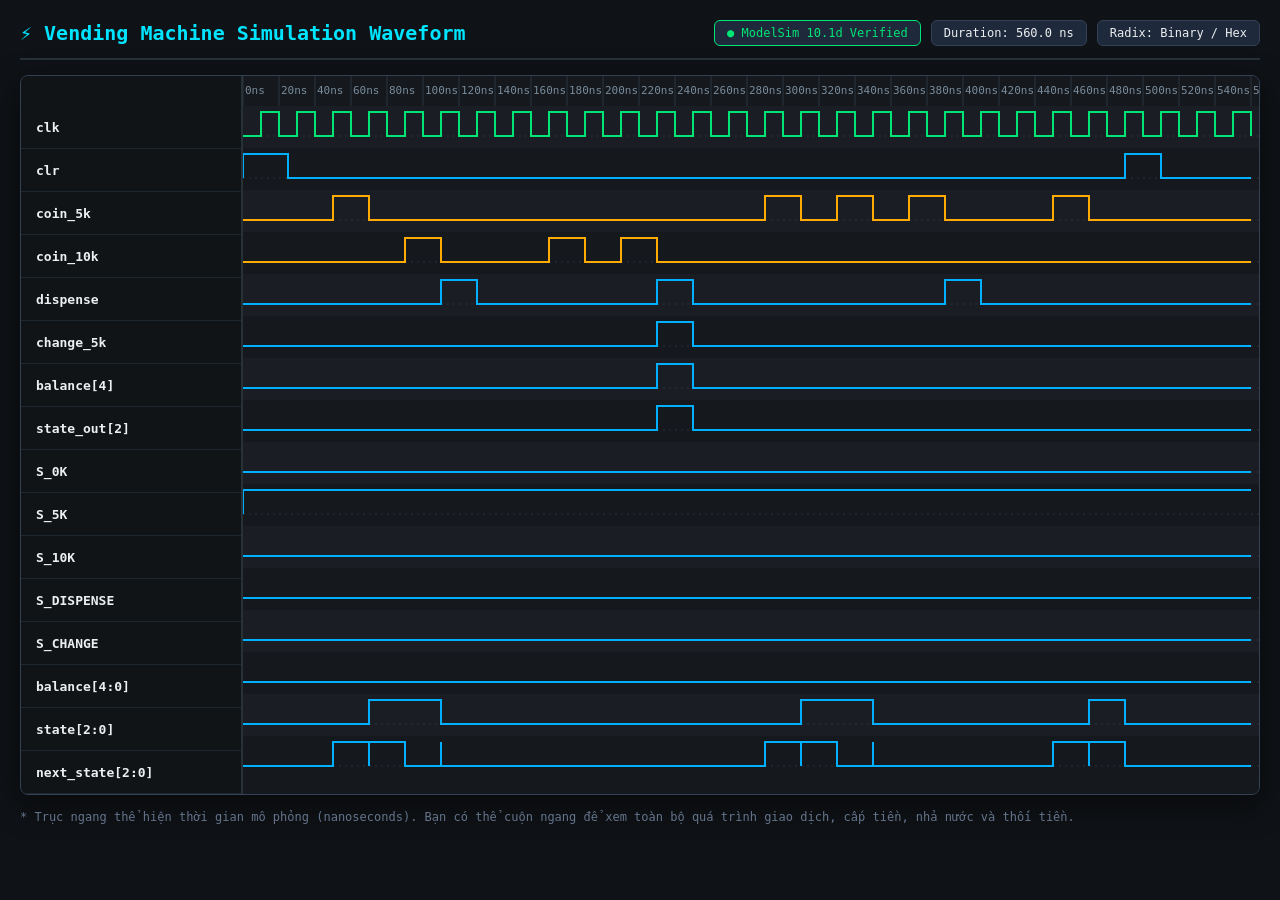
==== sim/waveform.html @ c0f4df11 "Add Multi-Format Visual Waveform suite: Quartus Waveform.vwf, 1-Click ModelSim GUI launcher, and Int" ====
<!DOCTYPE html>
<html lang="en">
<head>
    <meta charset="UTF-8">
    <title>Vending Machine Simulation Waveform</title>
    <style>
        body {
            margin: 0;
            padding: 20px;
            background: #0f1216;
            color: #eceff1;
            font-family: -apple-system, BlinkMacSystemFont, "Segoe UI", Roboto, "Consolas", monospace;
        }
        .header {
            display: flex;
            justify-content: space-between;
            align-items: center;
            border-bottom: 2px solid #263238;
            padding-bottom: 12px;
            margin-bottom: 15px;
        }
        .title {
            font-size: 20px;
            font-weight: bold;
            color: #00e5ff;
        }
        .badges {
            display: flex;
            gap: 10px;
        }
        .badge {
            background: #1e293b;
            padding: 5px 12px;
            border-radius: 6px;
            font-size: 12px;
            border: 1px solid #334155;
        }
        .badge-success {
            color: #00e676;
            border-color: #00e676;
        }
        .container {
            display: flex;
            border: 1px solid #334155;
            border-radius: 8px;
            overflow: hidden;
            box-shadow: 0 10px 30px rgba(0,0,0,0.5);
            background: #15181c;
        }
        .signal-labels {
            width: 220px;
            background: #111417;
            border-right: 2px solid #263238;
            flex-shrink: 0;
            padding-top: 30px;
        }
        .label-row {
            height: 42px;
            display: flex;
            align-items: center;
            padding: 0 15px;
            font-weight: 600;
            font-size: 13px;
            border-bottom: 1px solid #1f2730;
            white-space: nowrap;
            overflow: hidden;
            text-overflow: ellipsis;
        }
        .waveform-scroll {
            overflow-x: auto;
            flex-grow: 1;
            background: #15181c;
            position: relative;
        }
        .tooltip {
            position: fixed;
            background: #1e293b;
            color: #fff;
            padding: 6px 12px;
            border-radius: 4px;
            font-size: 12px;
            pointer-events: none;
            display: none;
            border: 1px solid #00e5ff;
            box-shadow: 0 4px 12px rgba(0,0,0,0.4);
        }
    </style>
</head>
<body>
    <div class="header">
        <div class="title">⚡ Vending Machine Simulation Waveform</div>
        <div class="badges">
            <div class="badge badge-success">● ModelSim 10.1d Verified</div>
            <div class="badge">Duration: 560.0 ns</div>
            <div class="badge">Radix: Binary / Hex</div>
        </div>
    </div>

    <div class="container">
        <div class="signal-labels">
            <div class="label-row" title="clk">clk</div><div class="label-row" title="clr">clr</div><div class="label-row" title="coin_5k">coin_5k</div><div class="label-row" title="coin_10k">coin_10k</div><div class="label-row" title="dispense">dispense</div><div class="label-row" title="change_5k">change_5k</div><div class="label-row" title="balance[4]">balance[4]</div><div class="label-row" title="state_out[2]">state_out[2]</div><div class="label-row" title="S_0K">S_0K</div><div class="label-row" title="S_5K">S_5K</div><div class="label-row" title="S_10K">S_10K</div><div class="label-row" title="S_DISPENSE">S_DISPENSE</div><div class="label-row" title="S_CHANGE">S_CHANGE</div><div class="label-row" title="balance[4:0]">balance[4:0]</div><div class="label-row" title="state[2:0]">state[2:0]</div><div class="label-row" title="next_state[2:0]">next_state[2:0]</div>
        </div>
        <div class="waveform-scroll">
            <svg width="1108" height="707" xmlns="http://www.w3.org/2000/svg">
                <!-- Time Grid -->
                
                <line x1="0.0" y1="0" x2="0.0" y2="702" stroke="#2c3440" stroke-width="1" />
                <text x="2.0" y="18" fill="#788b9c" font-size="11" font-family="monospace">0ns</text>
            
                <line x1="36.0" y1="0" x2="36.0" y2="702" stroke="#2c3440" stroke-width="1" />
                <text x="38.0" y="18" fill="#788b9c" font-size="11" font-family="monospace">20ns</text>
            
                <line x1="72.0" y1="0" x2="72.0" y2="702" stroke="#2c3440" stroke-width="1" />
                <text x="74.0" y="18" fill="#788b9c" font-size="11" font-family="monospace">40ns</text>
            
                <line x1="108.0" y1="0" x2="108.0" y2="702" stroke="#2c3440" stroke-width="1" />
                <text x="110.0" y="18" fill="#788b9c" font-size="11" font-family="monospace">60ns</text>
            
                <line x1="144.0" y1="0" x2="144.0" y2="702" stroke="#2c3440" stroke-width="1" />
                <text x="146.0" y="18" fill="#788b9c" font-size="11" font-family="monospace">80ns</text>
            
                <line x1="180.0" y1="0" x2="180.0" y2="702" stroke="#2c3440" stroke-width="1" />
                <text x="182.0" y="18" fill="#788b9c" font-size="11" font-family="monospace">100ns</text>
            
                <line x1="216.0" y1="0" x2="216.0" y2="702" stroke="#2c3440" stroke-width="1" />
                <text x="218.0" y="18" fill="#788b9c" font-size="11" font-family="monospace">120ns</text>
            
                <line x1="252.0" y1="0" x2="252.0" y2="702" stroke="#2c3440" stroke-width="1" />
                <text x="254.0" y="18" fill="#788b9c" font-size="11" font-family="monospace">140ns</text>
            
                <line x1="288.0" y1="0" x2="288.0" y2="702" stroke="#2c3440" stroke-width="1" />
                <text x="290.0" y="18" fill="#788b9c" font-size="11" font-family="monospace">160ns</text>
            
                <line x1="324.0" y1="0" x2="324.0" y2="702" stroke="#2c3440" stroke-width="1" />
                <text x="326.0" y="18" fill="#788b9c" font-size="11" font-family="monospace">180ns</text>
            
                <line x1="360.0" y1="0" x2="360.0" y2="702" stroke="#2c3440" stroke-width="1" />
                <text x="362.0" y="18" fill="#788b9c" font-size="11" font-family="monospace">200ns</text>
            
                <line x1="396.0" y1="0" x2="396.0" y2="702" stroke="#2c3440" stroke-width="1" />
                <text x="398.0" y="18" fill="#788b9c" font-size="11" font-family="monospace">220ns</text>
            
                <line x1="432.0" y1="0" x2="432.0" y2="702" stroke="#2c3440" stroke-width="1" />
                <text x="434.0" y="18" fill="#788b9c" font-size="11" font-family="monospace">240ns</text>
            
                <line x1="468.0" y1="0" x2="468.0" y2="702" stroke="#2c3440" stroke-width="1" />
                <text x="470.0" y="18" fill="#788b9c" font-size="11" font-family="monospace">260ns</text>
            
                <line x1="504.0" y1="0" x2="504.0" y2="702" stroke="#2c3440" stroke-width="1" />
                <text x="506.0" y="18" fill="#788b9c" font-size="11" font-family="monospace">280ns</text>
            
                <line x1="540.0" y1="0" x2="540.0" y2="702" stroke="#2c3440" stroke-width="1" />
                <text x="542.0" y="18" fill="#788b9c" font-size="11" font-family="monospace">300ns</text>
            
                <line x1="576.0" y1="0" x2="576.0" y2="702" stroke="#2c3440" stroke-width="1" />
                <text x="578.0" y="18" fill="#788b9c" font-size="11" font-family="monospace">320ns</text>
            
                <line x1="612.0" y1="0" x2="612.0" y2="702" stroke="#2c3440" stroke-width="1" />
                <text x="614.0" y="18" fill="#788b9c" font-size="11" font-family="monospace">340ns</text>
            
                <line x1="648.0" y1="0" x2="648.0" y2="702" stroke="#2c3440" stroke-width="1" />
                <text x="650.0" y="18" fill="#788b9c" font-size="11" font-family="monospace">360ns</text>
            
                <line x1="684.0" y1="0" x2="684.0" y2="702" stroke="#2c3440" stroke-width="1" />
                <text x="686.0" y="18" fill="#788b9c" font-size="11" font-family="monospace">380ns</text>
            
                <line x1="720.0" y1="0" x2="720.0" y2="702" stroke="#2c3440" stroke-width="1" />
                <text x="722.0" y="18" fill="#788b9c" font-size="11" font-family="monospace">400ns</text>
            
                <line x1="756.0" y1="0" x2="756.0" y2="702" stroke="#2c3440" stroke-width="1" />
                <text x="758.0" y="18" fill="#788b9c" font-size="11" font-family="monospace">420ns</text>
            
                <line x1="792.0" y1="0" x2="792.0" y2="702" stroke="#2c3440" stroke-width="1" />
                <text x="794.0" y="18" fill="#788b9c" font-size="11" font-family="monospace">440ns</text>
            
                <line x1="828.0" y1="0" x2="828.0" y2="702" stroke="#2c3440" stroke-width="1" />
                <text x="830.0" y="18" fill="#788b9c" font-size="11" font-family="monospace">460ns</text>
            
                <line x1="864.0" y1="0" x2="864.0" y2="702" stroke="#2c3440" stroke-width="1" />
                <text x="866.0" y="18" fill="#788b9c" font-size="11" font-family="monospace">480ns</text>
            
                <line x1="900.0" y1="0" x2="900.0" y2="702" stroke="#2c3440" stroke-width="1" />
                <text x="902.0" y="18" fill="#788b9c" font-size="11" font-family="monospace">500ns</text>
            
                <line x1="936.0" y1="0" x2="936.0" y2="702" stroke="#2c3440" stroke-width="1" />
                <text x="938.0" y="18" fill="#788b9c" font-size="11" font-family="monospace">520ns</text>
            
                <line x1="972.0" y1="0" x2="972.0" y2="702" stroke="#2c3440" stroke-width="1" />
                <text x="974.0" y="18" fill="#788b9c" font-size="11" font-family="monospace">540ns</text>
            
                <line x1="1008.0" y1="0" x2="1008.0" y2="702" stroke="#2c3440" stroke-width="1" />
                <text x="1010.0" y="18" fill="#788b9c" font-size="11" font-family="monospace">560ns</text>
            
                <!-- Waveform Rows -->
                
            <!-- Signal: clk -->
            <g class="signal-row" data-name="clk">
                <rect x="0" y="30" width="1108" height="42" fill="#1a1e24" />
                <line x1="0" y1="60" x2="1108" y2="60" stroke="#2a303c" stroke-dasharray="2,4" />
                <polyline points="0.0,60.0 0.0,60.0 18.0,60.0 18.0,36.0 36.0,36.0 36.0,60.0 54.0,60.0 54.0,36.0 72.0,36.0 72.0,60.0 90.0,60.0 90.0,36.0 108.0,36.0 108.0,60.0 126.0,60.0 126.0,36.0 144.0,36.0 144.0,60.0 162.0,60.0 162.0,36.0 180.0,36.0 180.0,60.0 198.0,60.0 198.0,36.0 216.0,36.0 216.0,60.0 234.0,60.0 234.0,36.0 252.0,36.0 252.0,60.0 270.0,60.0 270.0,36.0 288.0,36.0 288.0,60.0 306.0,60.0 306.0,36.0 324.0,36.0 324.0,60.0 342.0,60.0 342.0,36.0 360.0,36.0 360.0,60.0 378.0,60.0 378.0,36.0 396.0,36.0 396.0,60.0 414.0,60.0 414.0,36.0 432.0,36.0 432.0,60.0 450.0,60.0 450.0,36.0 468.0,36.0 468.0,60.0 486.0,60.0 486.0,36.0 504.0,36.0 504.0,60.0 522.0,60.0 522.0,36.0 540.0,36.0 540.0,60.0 558.0,60.0 558.0,36.0 576.0,36.0 576.0,60.0 594.0,60.0 594.0,36.0 612.0,36.0 612.0,60.0 630.0,60.0 630.0,36.0 648.0,36.0 648.0,60.0 666.0,60.0 666.0,36.0 684.0,36.0 684.0,60.0 702.0,60.0 702.0,36.0 720.0,36.0 720.0,60.0 738.0,60.0 738.0,36.0 756.0,36.0 756.0,60.0 774.0,60.0 774.0,36.0 792.0,36.0 792.0,60.0 810.0,60.0 810.0,36.0 828.0,36.0 828.0,60.0 846.0,60.0 846.0,36.0 864.0,36.0 864.0,60.0 882.0,60.0 882.0,36.0 900.0,36.0 900.0,60.0 918.0,60.0 918.0,36.0 936.0,36.0 936.0,60.0 954.0,60.0 954.0,36.0 972.0,36.0 972.0,60.0 990.0,60.0 990.0,36.0 1008.0,36.0 1008.0,60.0 1008.0,60.0" fill="none" stroke="#00e676" stroke-width="2" />
            </g>
            
            <!-- Signal: clr -->
            <g class="signal-row" data-name="clr">
                <rect x="0" y="72" width="1108" height="42" fill="#15181c" />
                <line x1="0" y1="102" x2="1108" y2="102" stroke="#2a303c" stroke-dasharray="2,4" />
                <polyline points="0.0,102.0 0.0,78.0 45.0,78.0 45.0,102.0 882.0,102.0 882.0,78.0 918.0,78.0 918.0,102.0 1008.0,102.0" fill="none" stroke="#00b0ff" stroke-width="2" />
            </g>
            
            <!-- Signal: coin_5k -->
            <g class="signal-row" data-name="coin_5k">
                <rect x="0" y="114" width="1108" height="42" fill="#1a1e24" />
                <line x1="0" y1="144" x2="1108" y2="144" stroke="#2a303c" stroke-dasharray="2,4" />
                <polyline points="0.0,144.0 0.0,144.0 90.0,144.0 90.0,120.0 126.0,120.0 126.0,144.0 522.0,144.0 522.0,120.0 558.0,120.0 558.0,144.0 594.0,144.0 594.0,120.0 630.0,120.0 630.0,144.0 666.0,144.0 666.0,120.0 702.0,120.0 702.0,144.0 810.0,144.0 810.0,120.0 846.0,120.0 846.0,144.0 1008.0,144.0" fill="none" stroke="#ffab00" stroke-width="2" />
            </g>
            
            <!-- Signal: coin_10k -->
            <g class="signal-row" data-name="coin_10k">
                <rect x="0" y="156" width="1108" height="42" fill="#15181c" />
                <line x1="0" y1="186" x2="1108" y2="186" stroke="#2a303c" stroke-dasharray="2,4" />
                <polyline points="0.0,186.0 0.0,186.0 162.0,186.0 162.0,162.0 198.0,162.0 198.0,186.0 306.0,186.0 306.0,162.0 342.0,162.0 342.0,186.0 378.0,186.0 378.0,162.0 414.0,162.0 414.0,186.0 1008.0,186.0" fill="none" stroke="#ffab00" stroke-width="2" />
            </g>
            
            <!-- Signal: dispense -->
            <g class="signal-row" data-name="dispense">
                <rect x="0" y="198" width="1108" height="42" fill="#1a1e24" />
                <line x1="0" y1="228" x2="1108" y2="228" stroke="#2a303c" stroke-dasharray="2,4" />
                <polyline points="0.0,228.0 0.0,228.0 198.0,228.0 198.0,204.0 234.0,204.0 234.0,228.0 414.0,228.0 414.0,204.0 450.0,204.0 450.0,228.0 702.0,228.0 702.0,204.0 738.0,204.0 738.0,228.0 1008.0,228.0" fill="none" stroke="#00b0ff" stroke-width="2" />
            </g>
            
            <!-- Signal: change_5k -->
            <g class="signal-row" data-name="change_5k">
                <rect x="0" y="240" width="1108" height="42" fill="#15181c" />
                <line x1="0" y1="270" x2="1108" y2="270" stroke="#2a303c" stroke-dasharray="2,4" />
                <polyline points="0.0,270.0 0.0,270.0 414.0,270.0 414.0,246.0 450.0,246.0 450.0,270.0 1008.0,270.0" fill="none" stroke="#00b0ff" stroke-width="2" />
            </g>
            
            <!-- Signal: balance[4] -->
            <g class="signal-row" data-name="balance[4]">
                <rect x="0" y="282" width="1108" height="42" fill="#1a1e24" />
                <line x1="0" y1="312" x2="1108" y2="312" stroke="#2a303c" stroke-dasharray="2,4" />
                <polyline points="0.0,312.0 0.0,312.0 414.0,312.0 414.0,288.0 450.0,288.0 450.0,312.0 1008.0,312.0" fill="none" stroke="#00b0ff" stroke-width="2" />
            </g>
            
            <!-- Signal: state_out[2] -->
            <g class="signal-row" data-name="state_out[2]">
                <rect x="0" y="324" width="1108" height="42" fill="#15181c" />
                <line x1="0" y1="354" x2="1108" y2="354" stroke="#2a303c" stroke-dasharray="2,4" />
                <polyline points="0.0,354.0 0.0,354.0 414.0,354.0 414.0,330.0 450.0,330.0 450.0,354.0 1008.0,354.0" fill="none" stroke="#00b0ff" stroke-width="2" />
            </g>
            
            <!-- Signal: S_0K -->
            <g class="signal-row" data-name="S_0K">
                <rect x="0" y="366" width="1108" height="42" fill="#1a1e24" />
                <line x1="0" y1="396" x2="1108" y2="396" stroke="#2a303c" stroke-dasharray="2,4" />
                <polyline points="0.0,396.0 0.0,396.0 1008.0,396.0" fill="none" stroke="#00b0ff" stroke-width="2" />
            </g>
            
            <!-- Signal: S_5K -->
            <g class="signal-row" data-name="S_5K">
                <rect x="0" y="408" width="1108" height="42" fill="#15181c" />
                <line x1="0" y1="438" x2="1108" y2="438" stroke="#2a303c" stroke-dasharray="2,4" />
                <polyline points="0.0,438.0 0.0,414.0 1008.0,414.0" fill="none" stroke="#00b0ff" stroke-width="2" />
            </g>
            
            <!-- Signal: S_10K -->
            <g class="signal-row" data-name="S_10K">
                <rect x="0" y="450" width="1108" height="42" fill="#1a1e24" />
                <line x1="0" y1="480" x2="1108" y2="480" stroke="#2a303c" stroke-dasharray="2,4" />
                <polyline points="0.0,480.0 0.0,480.0 1008.0,480.0" fill="none" stroke="#00b0ff" stroke-width="2" />
            </g>
            
            <!-- Signal: S_DISPENSE -->
            <g class="signal-row" data-name="S_DISPENSE">
                <rect x="0" y="492" width="1108" height="42" fill="#15181c" />
                <line x1="0" y1="522" x2="1108" y2="522" stroke="#2a303c" stroke-dasharray="2,4" />
                <polyline points="0.0,522.0 0.0,522.0 1008.0,522.0" fill="none" stroke="#00b0ff" stroke-width="2" />
            </g>
            
            <!-- Signal: S_CHANGE -->
            <g class="signal-row" data-name="S_CHANGE">
                <rect x="0" y="534" width="1108" height="42" fill="#1a1e24" />
                <line x1="0" y1="564" x2="1108" y2="564" stroke="#2a303c" stroke-dasharray="2,4" />
                <polyline points="0.0,564.0 0.0,564.0 1008.0,564.0" fill="none" stroke="#00b0ff" stroke-width="2" />
            </g>
            
            <!-- Signal: balance[4:0] -->
            <g class="signal-row" data-name="balance[4:0]">
                <rect x="0" y="576" width="1108" height="42" fill="#15181c" />
                <line x1="0" y1="606" x2="1108" y2="606" stroke="#2a303c" stroke-dasharray="2,4" />
                <polyline points="0.0,606.0 0.0,606.0 126.0,606.0 126.0,606.0 198.0,606.0 198.0,606.0 234.0,606.0 234.0,606.0 342.0,606.0 342.0,606.0 414.0,606.0 414.0,606.0 450.0,606.0 450.0,606.0 558.0,606.0 558.0,606.0 630.0,606.0 630.0,606.0 702.0,606.0 702.0,606.0 738.0,606.0 738.0,606.0 846.0,606.0 846.0,606.0 882.0,606.0 882.0,606.0 1008.0,606.0" fill="none" stroke="#00b0ff" stroke-width="2" />
            </g>
            
            <!-- Signal: state[2:0] -->
            <g class="signal-row" data-name="state[2:0]">
                <rect x="0" y="618" width="1108" height="42" fill="#1a1e24" />
                <line x1="0" y1="648" x2="1108" y2="648" stroke="#2a303c" stroke-dasharray="2,4" />
                <polyline points="0.0,648.0 0.0,648.0 126.0,648.0 126.0,624.0 198.0,624.0 198.0,648.0 234.0,648.0 234.0,648.0 342.0,648.0 342.0,648.0 414.0,648.0 414.0,648.0 450.0,648.0 450.0,648.0 558.0,648.0 558.0,624.0 630.0,624.0 630.0,648.0 702.0,648.0 702.0,648.0 738.0,648.0 738.0,648.0 846.0,648.0 846.0,624.0 882.0,624.0 882.0,648.0 1008.0,648.0" fill="none" stroke="#00b0ff" stroke-width="2" />
            </g>
            
            <!-- Signal: next_state[2:0] -->
            <g class="signal-row" data-name="next_state[2:0]">
                <rect x="0" y="660" width="1108" height="42" fill="#15181c" />
                <line x1="0" y1="690" x2="1108" y2="690" stroke="#2a303c" stroke-dasharray="2,4" />
                <polyline points="0.0,690.0 0.0,690.0 90.0,690.0 90.0,666.0 126.0,666.0 126.0,690.0 126.0,690.0 126.0,666.0 162.0,666.0 162.0,690.0 198.0,690.0 198.0,666.0 198.0,666.0 198.0,690.0 198.0,690.0 198.0,690.0 306.0,690.0 306.0,690.0 342.0,690.0 342.0,690.0 342.0,690.0 342.0,690.0 378.0,690.0 378.0,690.0 414.0,690.0 414.0,690.0 414.0,690.0 414.0,690.0 414.0,690.0 414.0,690.0 522.0,690.0 522.0,666.0 558.0,666.0 558.0,690.0 558.0,690.0 558.0,666.0 594.0,666.0 594.0,690.0 630.0,690.0 630.0,666.0 630.0,666.0 630.0,690.0 666.0,690.0 666.0,690.0 702.0,690.0 702.0,690.0 702.0,690.0 702.0,690.0 702.0,690.0 702.0,690.0 810.0,690.0 810.0,666.0 846.0,666.0 846.0,690.0 846.0,690.0 846.0,666.0 882.0,666.0 882.0,690.0 1008.0,690.0" fill="none" stroke="#00b0ff" stroke-width="2" />
            </g>
            
            </svg>
        </div>
    </div>
    <p style="color: #64748b; font-size: 12px; margin-top: 15px;">
        * Trục ngang thể hiện thời gian mô phỏng (nanoseconds). Bạn có thể cuộn ngang để xem toàn bộ quá trình giao dịch, cấp tiền, nhả nước và thối tiền.
    </p>
</body>
</html>
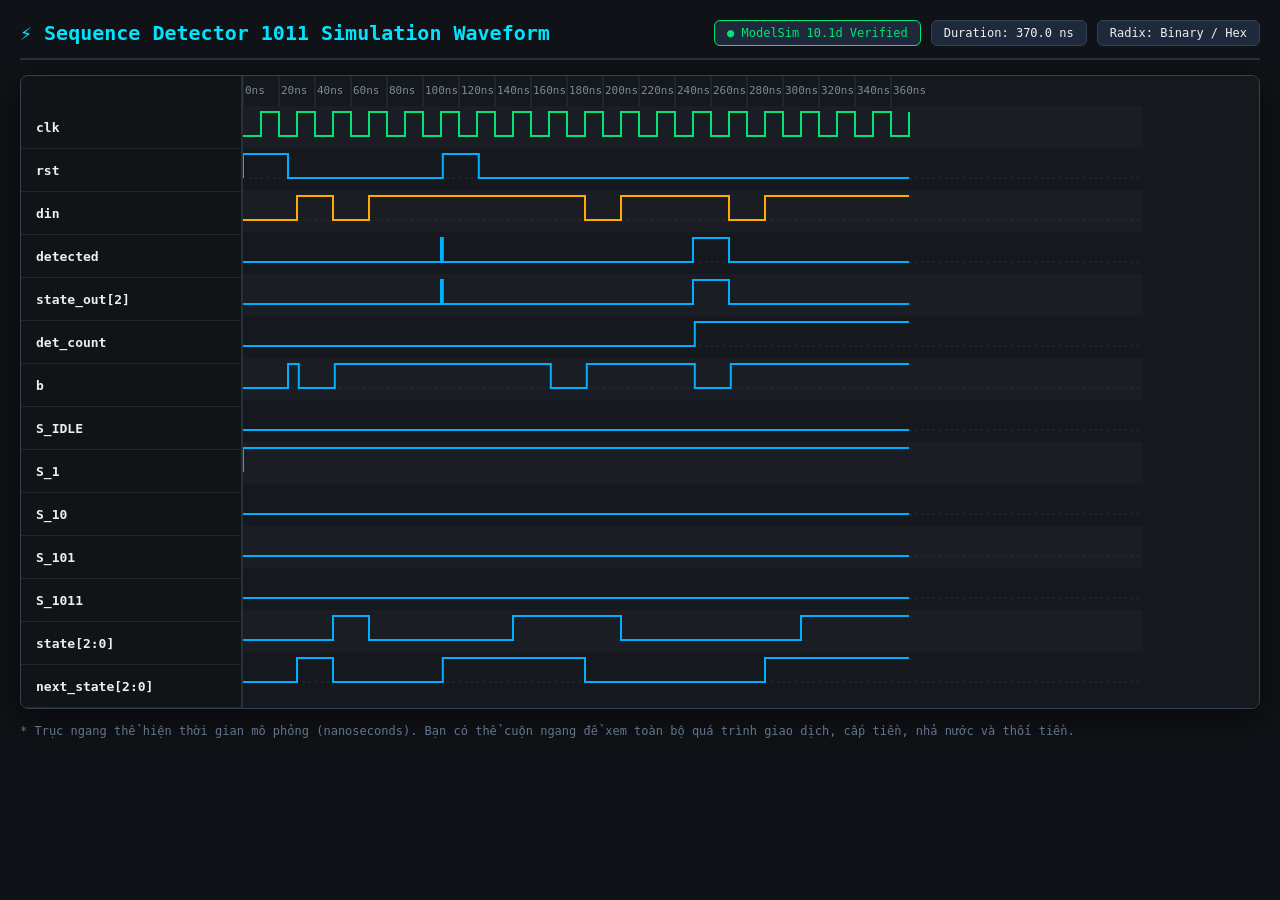
==== commit 6b936fd8: "feat: implement Option A Standardized Verilog Hardware Test Harness and add Report 07" ====
--- a/sim/waveform.html
+++ b/sim/waveform.html
@@ -2,7 +2,7 @@
 <html lang="en">
 <head>
     <meta charset="UTF-8">
-    <title>Vending Machine Simulation Waveform</title>
+    <title>Sequence Detector 1011 Simulation Waveform</title>
     <style>
         body {
             margin: 0;
@@ -88,221 +88,177 @@
 </head>
 <body>
     <div class="header">
-        <div class="title">⚡ Vending Machine Simulation Waveform</div>
+        <div class="title">⚡ Sequence Detector 1011 Simulation Waveform</div>
         <div class="badges">
             <div class="badge badge-success">● ModelSim 10.1d Verified</div>
-            <div class="badge">Duration: 560.0 ns</div>
+            <div class="badge">Duration: 370.0 ns</div>
             <div class="badge">Radix: Binary / Hex</div>
         </div>
     </div>
 
     <div class="container">
         <div class="signal-labels">
-            <div class="label-row" title="clk">clk</div><div class="label-row" title="clr">clr</div><div class="label-row" title="coin_5k">coin_5k</div><div class="label-row" title="coin_10k">coin_10k</div><div class="label-row" title="dispense">dispense</div><div class="label-row" title="change_5k">change_5k</div><div class="label-row" title="balance[4]">balance[4]</div><div class="label-row" title="state_out[2]">state_out[2]</div><div class="label-row" title="S_0K">S_0K</div><div class="label-row" title="S_5K">S_5K</div><div class="label-row" title="S_10K">S_10K</div><div class="label-row" title="S_DISPENSE">S_DISPENSE</div><div class="label-row" title="S_CHANGE">S_CHANGE</div><div class="label-row" title="balance[4:0]">balance[4:0]</div><div class="label-row" title="state[2:0]">state[2:0]</div><div class="label-row" title="next_state[2:0]">next_state[2:0]</div>
+            <div class="label-row" title="clk">clk</div><div class="label-row" title="rst">rst</div><div class="label-row" title="din">din</div><div class="label-row" title="detected">detected</div><div class="label-row" title="state_out[2]">state_out[2]</div><div class="label-row" title="det_count">det_count</div><div class="label-row" title="b">b</div><div class="label-row" title="S_IDLE">S_IDLE</div><div class="label-row" title="S_1">S_1</div><div class="label-row" title="S_10">S_10</div><div class="label-row" title="S_101">S_101</div><div class="label-row" title="S_1011">S_1011</div><div class="label-row" title="state[2:0]">state[2:0]</div><div class="label-row" title="next_state[2:0]">next_state[2:0]</div>
         </div>
         <div class="waveform-scroll">
-            <svg width="1108" height="707" xmlns="http://www.w3.org/2000/svg">
+            <svg width="900" height="623" xmlns="http://www.w3.org/2000/svg">
                 <!-- Time Grid -->
                 
-                <line x1="0.0" y1="0" x2="0.0" y2="702" stroke="#2c3440" stroke-width="1" />
+                <line x1="0.0" y1="0" x2="0.0" y2="618" stroke="#2c3440" stroke-width="1" />
                 <text x="2.0" y="18" fill="#788b9c" font-size="11" font-family="monospace">0ns</text>
             
-                <line x1="36.0" y1="0" x2="36.0" y2="702" stroke="#2c3440" stroke-width="1" />
+                <line x1="36.0" y1="0" x2="36.0" y2="618" stroke="#2c3440" stroke-width="1" />
                 <text x="38.0" y="18" fill="#788b9c" font-size="11" font-family="monospace">20ns</text>
             
-                <line x1="72.0" y1="0" x2="72.0" y2="702" stroke="#2c3440" stroke-width="1" />
+                <line x1="72.0" y1="0" x2="72.0" y2="618" stroke="#2c3440" stroke-width="1" />
                 <text x="74.0" y="18" fill="#788b9c" font-size="11" font-family="monospace">40ns</text>
             
-                <line x1="108.0" y1="0" x2="108.0" y2="702" stroke="#2c3440" stroke-width="1" />
+                <line x1="108.0" y1="0" x2="108.0" y2="618" stroke="#2c3440" stroke-width="1" />
                 <text x="110.0" y="18" fill="#788b9c" font-size="11" font-family="monospace">60ns</text>
             
-                <line x1="144.0" y1="0" x2="144.0" y2="702" stroke="#2c3440" stroke-width="1" />
+                <line x1="144.0" y1="0" x2="144.0" y2="618" stroke="#2c3440" stroke-width="1" />
                 <text x="146.0" y="18" fill="#788b9c" font-size="11" font-family="monospace">80ns</text>
             
-                <line x1="180.0" y1="0" x2="180.0" y2="702" stroke="#2c3440" stroke-width="1" />
+                <line x1="180.0" y1="0" x2="180.0" y2="618" stroke="#2c3440" stroke-width="1" />
                 <text x="182.0" y="18" fill="#788b9c" font-size="11" font-family="monospace">100ns</text>
             
-                <line x1="216.0" y1="0" x2="216.0" y2="702" stroke="#2c3440" stroke-width="1" />
+                <line x1="216.0" y1="0" x2="216.0" y2="618" stroke="#2c3440" stroke-width="1" />
                 <text x="218.0" y="18" fill="#788b9c" font-size="11" font-family="monospace">120ns</text>
             
-                <line x1="252.0" y1="0" x2="252.0" y2="702" stroke="#2c3440" stroke-width="1" />
+                <line x1="252.0" y1="0" x2="252.0" y2="618" stroke="#2c3440" stroke-width="1" />
                 <text x="254.0" y="18" fill="#788b9c" font-size="11" font-family="monospace">140ns</text>
             
-                <line x1="288.0" y1="0" x2="288.0" y2="702" stroke="#2c3440" stroke-width="1" />
+                <line x1="288.0" y1="0" x2="288.0" y2="618" stroke="#2c3440" stroke-width="1" />
                 <text x="290.0" y="18" fill="#788b9c" font-size="11" font-family="monospace">160ns</text>
             
-                <line x1="324.0" y1="0" x2="324.0" y2="702" stroke="#2c3440" stroke-width="1" />
+                <line x1="324.0" y1="0" x2="324.0" y2="618" stroke="#2c3440" stroke-width="1" />
                 <text x="326.0" y="18" fill="#788b9c" font-size="11" font-family="monospace">180ns</text>
             
-                <line x1="360.0" y1="0" x2="360.0" y2="702" stroke="#2c3440" stroke-width="1" />
+                <line x1="360.0" y1="0" x2="360.0" y2="618" stroke="#2c3440" stroke-width="1" />
                 <text x="362.0" y="18" fill="#788b9c" font-size="11" font-family="monospace">200ns</text>
             
-                <line x1="396.0" y1="0" x2="396.0" y2="702" stroke="#2c3440" stroke-width="1" />
+                <line x1="396.0" y1="0" x2="396.0" y2="618" stroke="#2c3440" stroke-width="1" />
                 <text x="398.0" y="18" fill="#788b9c" font-size="11" font-family="monospace">220ns</text>
             
-                <line x1="432.0" y1="0" x2="432.0" y2="702" stroke="#2c3440" stroke-width="1" />
+                <line x1="432.0" y1="0" x2="432.0" y2="618" stroke="#2c3440" stroke-width="1" />
                 <text x="434.0" y="18" fill="#788b9c" font-size="11" font-family="monospace">240ns</text>
             
-                <line x1="468.0" y1="0" x2="468.0" y2="702" stroke="#2c3440" stroke-width="1" />
+                <line x1="468.0" y1="0" x2="468.0" y2="618" stroke="#2c3440" stroke-width="1" />
                 <text x="470.0" y="18" fill="#788b9c" font-size="11" font-family="monospace">260ns</text>
             
-                <line x1="504.0" y1="0" x2="504.0" y2="702" stroke="#2c3440" stroke-width="1" />
+                <line x1="504.0" y1="0" x2="504.0" y2="618" stroke="#2c3440" stroke-width="1" />
                 <text x="506.0" y="18" fill="#788b9c" font-size="11" font-family="monospace">280ns</text>
             
-                <line x1="540.0" y1="0" x2="540.0" y2="702" stroke="#2c3440" stroke-width="1" />
+                <line x1="540.0" y1="0" x2="540.0" y2="618" stroke="#2c3440" stroke-width="1" />
                 <text x="542.0" y="18" fill="#788b9c" font-size="11" font-family="monospace">300ns</text>
             
-                <line x1="576.0" y1="0" x2="576.0" y2="702" stroke="#2c3440" stroke-width="1" />
+                <line x1="576.0" y1="0" x2="576.0" y2="618" stroke="#2c3440" stroke-width="1" />
                 <text x="578.0" y="18" fill="#788b9c" font-size="11" font-family="monospace">320ns</text>
             
-                <line x1="612.0" y1="0" x2="612.0" y2="702" stroke="#2c3440" stroke-width="1" />
+                <line x1="612.0" y1="0" x2="612.0" y2="618" stroke="#2c3440" stroke-width="1" />
                 <text x="614.0" y="18" fill="#788b9c" font-size="11" font-family="monospace">340ns</text>
             
-                <line x1="648.0" y1="0" x2="648.0" y2="702" stroke="#2c3440" stroke-width="1" />
+                <line x1="648.0" y1="0" x2="648.0" y2="618" stroke="#2c3440" stroke-width="1" />
                 <text x="650.0" y="18" fill="#788b9c" font-size="11" font-family="monospace">360ns</text>
-            
-                <line x1="684.0" y1="0" x2="684.0" y2="702" stroke="#2c3440" stroke-width="1" />
-                <text x="686.0" y="18" fill="#788b9c" font-size="11" font-family="monospace">380ns</text>
-            
-                <line x1="720.0" y1="0" x2="720.0" y2="702" stroke="#2c3440" stroke-width="1" />
-                <text x="722.0" y="18" fill="#788b9c" font-size="11" font-family="monospace">400ns</text>
-            
-                <line x1="756.0" y1="0" x2="756.0" y2="702" stroke="#2c3440" stroke-width="1" />
-                <text x="758.0" y="18" fill="#788b9c" font-size="11" font-family="monospace">420ns</text>
-            
-                <line x1="792.0" y1="0" x2="792.0" y2="702" stroke="#2c3440" stroke-width="1" />
-                <text x="794.0" y="18" fill="#788b9c" font-size="11" font-family="monospace">440ns</text>
-            
-                <line x1="828.0" y1="0" x2="828.0" y2="702" stroke="#2c3440" stroke-width="1" />
-                <text x="830.0" y="18" fill="#788b9c" font-size="11" font-family="monospace">460ns</text>
-            
-                <line x1="864.0" y1="0" x2="864.0" y2="702" stroke="#2c3440" stroke-width="1" />
-                <text x="866.0" y="18" fill="#788b9c" font-size="11" font-family="monospace">480ns</text>
-            
-                <line x1="900.0" y1="0" x2="900.0" y2="702" stroke="#2c3440" stroke-width="1" />
-                <text x="902.0" y="18" fill="#788b9c" font-size="11" font-family="monospace">500ns</text>
-            
-                <line x1="936.0" y1="0" x2="936.0" y2="702" stroke="#2c3440" stroke-width="1" />
-                <text x="938.0" y="18" fill="#788b9c" font-size="11" font-family="monospace">520ns</text>
-            
-                <line x1="972.0" y1="0" x2="972.0" y2="702" stroke="#2c3440" stroke-width="1" />
-                <text x="974.0" y="18" fill="#788b9c" font-size="11" font-family="monospace">540ns</text>
-            
-                <line x1="1008.0" y1="0" x2="1008.0" y2="702" stroke="#2c3440" stroke-width="1" />
-                <text x="1010.0" y="18" fill="#788b9c" font-size="11" font-family="monospace">560ns</text>
             
                 <!-- Waveform Rows -->
                 
             <!-- Signal: clk -->
             <g class="signal-row" data-name="clk">
-                <rect x="0" y="30" width="1108" height="42" fill="#1a1e24" />
-                <line x1="0" y1="60" x2="1108" y2="60" stroke="#2a303c" stroke-dasharray="2,4" />
-                <polyline points="0.0,60.0 0.0,60.0 18.0,60.0 18.0,36.0 36.0,36.0 36.0,60.0 54.0,60.0 54.0,36.0 72.0,36.0 72.0,60.0 90.0,60.0 90.0,36.0 108.0,36.0 108.0,60.0 126.0,60.0 126.0,36.0 144.0,36.0 144.0,60.0 162.0,60.0 162.0,36.0 180.0,36.0 180.0,60.0 198.0,60.0 198.0,36.0 216.0,36.0 216.0,60.0 234.0,60.0 234.0,36.0 252.0,36.0 252.0,60.0 270.0,60.0 270.0,36.0 288.0,36.0 288.0,60.0 306.0,60.0 306.0,36.0 324.0,36.0 324.0,60.0 342.0,60.0 342.0,36.0 360.0,36.0 360.0,60.0 378.0,60.0 378.0,36.0 396.0,36.0 396.0,60.0 414.0,60.0 414.0,36.0 432.0,36.0 432.0,60.0 450.0,60.0 450.0,36.0 468.0,36.0 468.0,60.0 486.0,60.0 486.0,36.0 504.0,36.0 504.0,60.0 522.0,60.0 522.0,36.0 540.0,36.0 540.0,60.0 558.0,60.0 558.0,36.0 576.0,36.0 576.0,60.0 594.0,60.0 594.0,36.0 612.0,36.0 612.0,60.0 630.0,60.0 630.0,36.0 648.0,36.0 648.0,60.0 666.0,60.0 666.0,36.0 684.0,36.0 684.0,60.0 702.0,60.0 702.0,36.0 720.0,36.0 720.0,60.0 738.0,60.0 738.0,36.0 756.0,36.0 756.0,60.0 774.0,60.0 774.0,36.0 792.0,36.0 792.0,60.0 810.0,60.0 810.0,36.0 828.0,36.0 828.0,60.0 846.0,60.0 846.0,36.0 864.0,36.0 864.0,60.0 882.0,60.0 882.0,36.0 900.0,36.0 900.0,60.0 918.0,60.0 918.0,36.0 936.0,36.0 936.0,60.0 954.0,60.0 954.0,36.0 972.0,36.0 972.0,60.0 990.0,60.0 990.0,36.0 1008.0,36.0 1008.0,60.0 1008.0,60.0" fill="none" stroke="#00e676" stroke-width="2" />
-            </g>
-            
-            <!-- Signal: clr -->
-            <g class="signal-row" data-name="clr">
-                <rect x="0" y="72" width="1108" height="42" fill="#15181c" />
-                <line x1="0" y1="102" x2="1108" y2="102" stroke="#2a303c" stroke-dasharray="2,4" />
-                <polyline points="0.0,102.0 0.0,78.0 45.0,78.0 45.0,102.0 882.0,102.0 882.0,78.0 918.0,78.0 918.0,102.0 1008.0,102.0" fill="none" stroke="#00b0ff" stroke-width="2" />
-            </g>
-            
-            <!-- Signal: coin_5k -->
-            <g class="signal-row" data-name="coin_5k">
-                <rect x="0" y="114" width="1108" height="42" fill="#1a1e24" />
-                <line x1="0" y1="144" x2="1108" y2="144" stroke="#2a303c" stroke-dasharray="2,4" />
-                <polyline points="0.0,144.0 0.0,144.0 90.0,144.0 90.0,120.0 126.0,120.0 126.0,144.0 522.0,144.0 522.0,120.0 558.0,120.0 558.0,144.0 594.0,144.0 594.0,120.0 630.0,120.0 630.0,144.0 666.0,144.0 666.0,120.0 702.0,120.0 702.0,144.0 810.0,144.0 810.0,120.0 846.0,120.0 846.0,144.0 1008.0,144.0" fill="none" stroke="#ffab00" stroke-width="2" />
-            </g>
-            
-            <!-- Signal: coin_10k -->
-            <g class="signal-row" data-name="coin_10k">
-                <rect x="0" y="156" width="1108" height="42" fill="#15181c" />
-                <line x1="0" y1="186" x2="1108" y2="186" stroke="#2a303c" stroke-dasharray="2,4" />
-                <polyline points="0.0,186.0 0.0,186.0 162.0,186.0 162.0,162.0 198.0,162.0 198.0,186.0 306.0,186.0 306.0,162.0 342.0,162.0 342.0,186.0 378.0,186.0 378.0,162.0 414.0,162.0 414.0,186.0 1008.0,186.0" fill="none" stroke="#ffab00" stroke-width="2" />
-            </g>
-            
-            <!-- Signal: dispense -->
-            <g class="signal-row" data-name="dispense">
-                <rect x="0" y="198" width="1108" height="42" fill="#1a1e24" />
-                <line x1="0" y1="228" x2="1108" y2="228" stroke="#2a303c" stroke-dasharray="2,4" />
-                <polyline points="0.0,228.0 0.0,228.0 198.0,228.0 198.0,204.0 234.0,204.0 234.0,228.0 414.0,228.0 414.0,204.0 450.0,204.0 450.0,228.0 702.0,228.0 702.0,204.0 738.0,204.0 738.0,228.0 1008.0,228.0" fill="none" stroke="#00b0ff" stroke-width="2" />
-            </g>
-            
-            <!-- Signal: change_5k -->
-            <g class="signal-row" data-name="change_5k">
-                <rect x="0" y="240" width="1108" height="42" fill="#15181c" />
-                <line x1="0" y1="270" x2="1108" y2="270" stroke="#2a303c" stroke-dasharray="2,4" />
-                <polyline points="0.0,270.0 0.0,270.0 414.0,270.0 414.0,246.0 450.0,246.0 450.0,270.0 1008.0,270.0" fill="none" stroke="#00b0ff" stroke-width="2" />
-            </g>
-            
-            <!-- Signal: balance[4] -->
-            <g class="signal-row" data-name="balance[4]">
-                <rect x="0" y="282" width="1108" height="42" fill="#1a1e24" />
-                <line x1="0" y1="312" x2="1108" y2="312" stroke="#2a303c" stroke-dasharray="2,4" />
-                <polyline points="0.0,312.0 0.0,312.0 414.0,312.0 414.0,288.0 450.0,288.0 450.0,312.0 1008.0,312.0" fill="none" stroke="#00b0ff" stroke-width="2" />
+                <rect x="0" y="30" width="900" height="42" fill="#1a1e24" />
+                <line x1="0" y1="60" x2="900" y2="60" stroke="#2a303c" stroke-dasharray="2,4" />
+                <polyline points="0.0,60.0 0.0,60.0 18.0,60.0 18.0,36.0 36.0,36.0 36.0,60.0 54.0,60.0 54.0,36.0 72.0,36.0 72.0,60.0 90.0,60.0 90.0,36.0 108.0,36.0 108.0,60.0 126.0,60.0 126.0,36.0 144.0,36.0 144.0,60.0 162.0,60.0 162.0,36.0 180.0,36.0 180.0,60.0 198.0,60.0 198.0,36.0 216.0,36.0 216.0,60.0 234.0,60.0 234.0,36.0 252.0,36.0 252.0,60.0 270.0,60.0 270.0,36.0 288.0,36.0 288.0,60.0 306.0,60.0 306.0,36.0 324.0,36.0 324.0,60.0 342.0,60.0 342.0,36.0 360.0,36.0 360.0,60.0 378.0,60.0 378.0,36.0 396.0,36.0 396.0,60.0 414.0,60.0 414.0,36.0 432.0,36.0 432.0,60.0 450.0,60.0 450.0,36.0 468.0,36.0 468.0,60.0 486.0,60.0 486.0,36.0 504.0,36.0 504.0,60.0 522.0,60.0 522.0,36.0 540.0,36.0 540.0,60.0 558.0,60.0 558.0,36.0 576.0,36.0 576.0,60.0 594.0,60.0 594.0,36.0 612.0,36.0 612.0,60.0 630.0,60.0 630.0,36.0 648.0,36.0 648.0,60.0 666.0,60.0 666.0,36.0 666.0,36.0" fill="none" stroke="#00e676" stroke-width="2" />
+            </g>
+            
+            <!-- Signal: rst -->
+            <g class="signal-row" data-name="rst">
+                <rect x="0" y="72" width="900" height="42" fill="#15181c" />
+                <line x1="0" y1="102" x2="900" y2="102" stroke="#2a303c" stroke-dasharray="2,4" />
+                <polyline points="0.0,102.0 0.0,78.0 45.0,78.0 45.0,102.0 199.8,102.0 199.8,78.0 235.8,78.0 235.8,102.0 666.0,102.0" fill="none" stroke="#00b0ff" stroke-width="2" />
+            </g>
+            
+            <!-- Signal: din -->
+            <g class="signal-row" data-name="din">
+                <rect x="0" y="114" width="900" height="42" fill="#1a1e24" />
+                <line x1="0" y1="144" x2="900" y2="144" stroke="#2a303c" stroke-dasharray="2,4" />
+                <polyline points="0.0,144.0 0.0,144.0 54.0,144.0 54.0,120.0 90.0,120.0 90.0,144.0 126.0,144.0 126.0,120.0 342.0,120.0 342.0,144.0 378.0,144.0 378.0,120.0 486.0,120.0 486.0,144.0 522.0,144.0 522.0,120.0 666.0,120.0" fill="none" stroke="#ffab00" stroke-width="2" />
+            </g>
+            
+            <!-- Signal: detected -->
+            <g class="signal-row" data-name="detected">
+                <rect x="0" y="156" width="900" height="42" fill="#15181c" />
+                <line x1="0" y1="186" x2="900" y2="186" stroke="#2a303c" stroke-dasharray="2,4" />
+                <polyline points="0.0,186.0 0.0,186.0 198.0,186.0 198.0,162.0 199.8,162.0 199.8,186.0 450.0,186.0 450.0,162.0 486.0,162.0 486.0,186.0 666.0,186.0" fill="none" stroke="#00b0ff" stroke-width="2" />
             </g>
             
             <!-- Signal: state_out[2] -->
             <g class="signal-row" data-name="state_out[2]">
-                <rect x="0" y="324" width="1108" height="42" fill="#15181c" />
-                <line x1="0" y1="354" x2="1108" y2="354" stroke="#2a303c" stroke-dasharray="2,4" />
-                <polyline points="0.0,354.0 0.0,354.0 414.0,354.0 414.0,330.0 450.0,330.0 450.0,354.0 1008.0,354.0" fill="none" stroke="#00b0ff" stroke-width="2" />
-            </g>
-            
-            <!-- Signal: S_0K -->
-            <g class="signal-row" data-name="S_0K">
-                <rect x="0" y="366" width="1108" height="42" fill="#1a1e24" />
-                <line x1="0" y1="396" x2="1108" y2="396" stroke="#2a303c" stroke-dasharray="2,4" />
-                <polyline points="0.0,396.0 0.0,396.0 1008.0,396.0" fill="none" stroke="#00b0ff" stroke-width="2" />
-            </g>
-            
-            <!-- Signal: S_5K -->
-            <g class="signal-row" data-name="S_5K">
-                <rect x="0" y="408" width="1108" height="42" fill="#15181c" />
-                <line x1="0" y1="438" x2="1108" y2="438" stroke="#2a303c" stroke-dasharray="2,4" />
-                <polyline points="0.0,438.0 0.0,414.0 1008.0,414.0" fill="none" stroke="#00b0ff" stroke-width="2" />
-            </g>
-            
-            <!-- Signal: S_10K -->
-            <g class="signal-row" data-name="S_10K">
-                <rect x="0" y="450" width="1108" height="42" fill="#1a1e24" />
-                <line x1="0" y1="480" x2="1108" y2="480" stroke="#2a303c" stroke-dasharray="2,4" />
-                <polyline points="0.0,480.0 0.0,480.0 1008.0,480.0" fill="none" stroke="#00b0ff" stroke-width="2" />
-            </g>
-            
-            <!-- Signal: S_DISPENSE -->
-            <g class="signal-row" data-name="S_DISPENSE">
-                <rect x="0" y="492" width="1108" height="42" fill="#15181c" />
-                <line x1="0" y1="522" x2="1108" y2="522" stroke="#2a303c" stroke-dasharray="2,4" />
-                <polyline points="0.0,522.0 0.0,522.0 1008.0,522.0" fill="none" stroke="#00b0ff" stroke-width="2" />
-            </g>
-            
-            <!-- Signal: S_CHANGE -->
-            <g class="signal-row" data-name="S_CHANGE">
-                <rect x="0" y="534" width="1108" height="42" fill="#1a1e24" />
-                <line x1="0" y1="564" x2="1108" y2="564" stroke="#2a303c" stroke-dasharray="2,4" />
-                <polyline points="0.0,564.0 0.0,564.0 1008.0,564.0" fill="none" stroke="#00b0ff" stroke-width="2" />
-            </g>
-            
-            <!-- Signal: balance[4:0] -->
-            <g class="signal-row" data-name="balance[4:0]">
-                <rect x="0" y="576" width="1108" height="42" fill="#15181c" />
-                <line x1="0" y1="606" x2="1108" y2="606" stroke="#2a303c" stroke-dasharray="2,4" />
-                <polyline points="0.0,606.0 0.0,606.0 126.0,606.0 126.0,606.0 198.0,606.0 198.0,606.0 234.0,606.0 234.0,606.0 342.0,606.0 342.0,606.0 414.0,606.0 414.0,606.0 450.0,606.0 450.0,606.0 558.0,606.0 558.0,606.0 630.0,606.0 630.0,606.0 702.0,606.0 702.0,606.0 738.0,606.0 738.0,606.0 846.0,606.0 846.0,606.0 882.0,606.0 882.0,606.0 1008.0,606.0" fill="none" stroke="#00b0ff" stroke-width="2" />
+                <rect x="0" y="198" width="900" height="42" fill="#1a1e24" />
+                <line x1="0" y1="228" x2="900" y2="228" stroke="#2a303c" stroke-dasharray="2,4" />
+                <polyline points="0.0,228.0 0.0,228.0 198.0,228.0 198.0,204.0 199.8,204.0 199.8,228.0 450.0,228.0 450.0,204.0 486.0,204.0 486.0,228.0 666.0,228.0" fill="none" stroke="#00b0ff" stroke-width="2" />
+            </g>
+            
+            <!-- Signal: det_count -->
+            <g class="signal-row" data-name="det_count">
+                <rect x="0" y="240" width="900" height="42" fill="#15181c" />
+                <line x1="0" y1="270" x2="900" y2="270" stroke="#2a303c" stroke-dasharray="2,4" />
+                <polyline points="0.0,270.0 0.0,270.0 451.8,270.0 451.8,246.0 666.0,246.0" fill="none" stroke="#00b0ff" stroke-width="2" />
+            </g>
+            
+            <!-- Signal: b -->
+            <g class="signal-row" data-name="b">
+                <rect x="0" y="282" width="900" height="42" fill="#1a1e24" />
+                <line x1="0" y1="312" x2="900" y2="312" stroke="#2a303c" stroke-dasharray="2,4" />
+                <polyline points="0.0,312.0 0.0,312.0 45.0,312.0 45.0,288.0 55.8,288.0 55.8,312.0 91.8,312.0 91.8,288.0 307.8,288.0 307.8,312.0 343.8,312.0 343.8,288.0 451.8,288.0 451.8,312.0 487.8,312.0 487.8,288.0 666.0,288.0" fill="none" stroke="#00b0ff" stroke-width="2" />
+            </g>
+            
+            <!-- Signal: S_IDLE -->
+            <g class="signal-row" data-name="S_IDLE">
+                <rect x="0" y="324" width="900" height="42" fill="#15181c" />
+                <line x1="0" y1="354" x2="900" y2="354" stroke="#2a303c" stroke-dasharray="2,4" />
+                <polyline points="0.0,354.0 0.0,354.0 666.0,354.0" fill="none" stroke="#00b0ff" stroke-width="2" />
+            </g>
+            
+            <!-- Signal: S_1 -->
+            <g class="signal-row" data-name="S_1">
+                <rect x="0" y="366" width="900" height="42" fill="#1a1e24" />
+                <line x1="0" y1="396" x2="900" y2="396" stroke="#2a303c" stroke-dasharray="2,4" />
+                <polyline points="0.0,396.0 0.0,372.0 666.0,372.0" fill="none" stroke="#00b0ff" stroke-width="2" />
+            </g>
+            
+            <!-- Signal: S_10 -->
+            <g class="signal-row" data-name="S_10">
+                <rect x="0" y="408" width="900" height="42" fill="#15181c" />
+                <line x1="0" y1="438" x2="900" y2="438" stroke="#2a303c" stroke-dasharray="2,4" />
+                <polyline points="0.0,438.0 0.0,438.0 666.0,438.0" fill="none" stroke="#00b0ff" stroke-width="2" />
+            </g>
+            
+            <!-- Signal: S_101 -->
+            <g class="signal-row" data-name="S_101">
+                <rect x="0" y="450" width="900" height="42" fill="#1a1e24" />
+                <line x1="0" y1="480" x2="900" y2="480" stroke="#2a303c" stroke-dasharray="2,4" />
+                <polyline points="0.0,480.0 0.0,480.0 666.0,480.0" fill="none" stroke="#00b0ff" stroke-width="2" />
+            </g>
+            
+            <!-- Signal: S_1011 -->
+            <g class="signal-row" data-name="S_1011">
+                <rect x="0" y="492" width="900" height="42" fill="#15181c" />
+                <line x1="0" y1="522" x2="900" y2="522" stroke="#2a303c" stroke-dasharray="2,4" />
+                <polyline points="0.0,522.0 0.0,522.0 666.0,522.0" fill="none" stroke="#00b0ff" stroke-width="2" />
             </g>
             
             <!-- Signal: state[2:0] -->
             <g class="signal-row" data-name="state[2:0]">
-                <rect x="0" y="618" width="1108" height="42" fill="#1a1e24" />
-                <line x1="0" y1="648" x2="1108" y2="648" stroke="#2a303c" stroke-dasharray="2,4" />
-                <polyline points="0.0,648.0 0.0,648.0 126.0,648.0 126.0,624.0 198.0,624.0 198.0,648.0 234.0,648.0 234.0,648.0 342.0,648.0 342.0,648.0 414.0,648.0 414.0,648.0 450.0,648.0 450.0,648.0 558.0,648.0 558.0,624.0 630.0,624.0 630.0,648.0 702.0,648.0 702.0,648.0 738.0,648.0 738.0,648.0 846.0,648.0 846.0,624.0 882.0,624.0 882.0,648.0 1008.0,648.0" fill="none" stroke="#00b0ff" stroke-width="2" />
+                <rect x="0" y="534" width="900" height="42" fill="#1a1e24" />
+                <line x1="0" y1="564" x2="900" y2="564" stroke="#2a303c" stroke-dasharray="2,4" />
+                <polyline points="0.0,564.0 0.0,564.0 90.0,564.0 90.0,540.0 126.0,540.0 126.0,564.0 162.0,564.0 162.0,564.0 198.0,564.0 198.0,564.0 199.8,564.0 199.8,564.0 270.0,564.0 270.0,540.0 378.0,540.0 378.0,564.0 414.0,564.0 414.0,564.0 450.0,564.0 450.0,564.0 486.0,564.0 486.0,564.0 558.0,564.0 558.0,540.0 666.0,540.0" fill="none" stroke="#00b0ff" stroke-width="2" />
             </g>
             
             <!-- Signal: next_state[2:0] -->
             <g class="signal-row" data-name="next_state[2:0]">
-                <rect x="0" y="660" width="1108" height="42" fill="#15181c" />
-                <line x1="0" y1="690" x2="1108" y2="690" stroke="#2a303c" stroke-dasharray="2,4" />
-                <polyline points="0.0,690.0 0.0,690.0 90.0,690.0 90.0,666.0 126.0,666.0 126.0,690.0 126.0,690.0 126.0,666.0 162.0,666.0 162.0,690.0 198.0,690.0 198.0,666.0 198.0,666.0 198.0,690.0 198.0,690.0 198.0,690.0 306.0,690.0 306.0,690.0 342.0,690.0 342.0,690.0 342.0,690.0 342.0,690.0 378.0,690.0 378.0,690.0 414.0,690.0 414.0,690.0 414.0,690.0 414.0,690.0 414.0,690.0 414.0,690.0 522.0,690.0 522.0,666.0 558.0,666.0 558.0,690.0 558.0,690.0 558.0,666.0 594.0,666.0 594.0,690.0 630.0,690.0 630.0,666.0 630.0,666.0 630.0,690.0 666.0,690.0 666.0,690.0 702.0,690.0 702.0,690.0 702.0,690.0 702.0,690.0 702.0,690.0 702.0,690.0 810.0,690.0 810.0,666.0 846.0,666.0 846.0,690.0 846.0,690.0 846.0,666.0 882.0,666.0 882.0,690.0 1008.0,690.0" fill="none" stroke="#00b0ff" stroke-width="2" />
+                <rect x="0" y="576" width="900" height="42" fill="#15181c" />
+                <line x1="0" y1="606" x2="900" y2="606" stroke="#2a303c" stroke-dasharray="2,4" />
+                <polyline points="0.0,606.0 0.0,606.0 54.0,606.0 54.0,582.0 90.0,582.0 90.0,606.0 126.0,606.0 126.0,606.0 162.0,606.0 162.0,606.0 198.0,606.0 198.0,606.0 199.8,606.0 199.8,582.0 342.0,582.0 342.0,606.0 378.0,606.0 378.0,606.0 414.0,606.0 414.0,606.0 450.0,606.0 450.0,606.0 522.0,606.0 522.0,582.0 666.0,582.0" fill="none" stroke="#00b0ff" stroke-width="2" />
             </g>
             
             </svg>
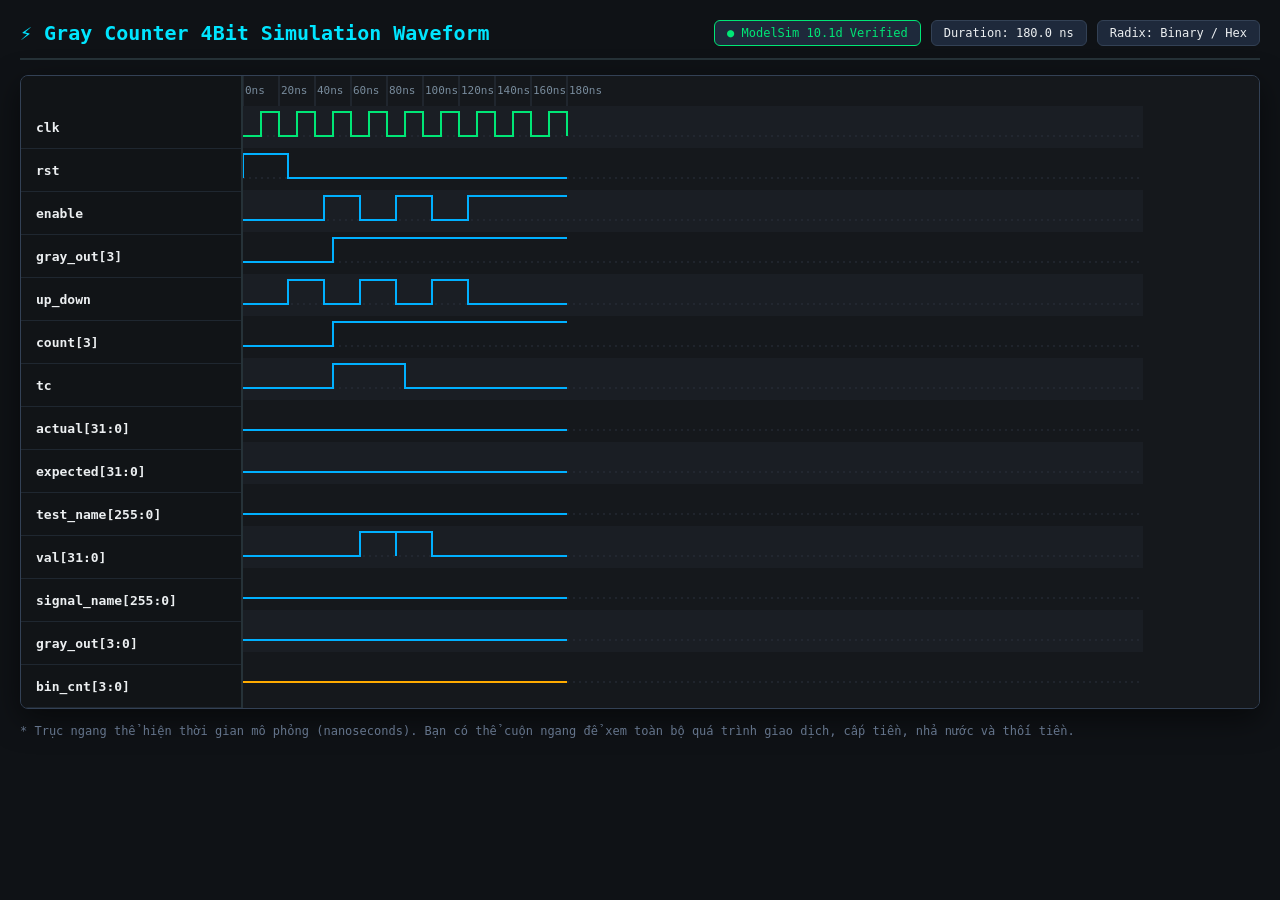
==== commit 850feb3a: "feat: add interactive web workbench with procedural 3D chip visualization via Three.js (Ponytail zer" ====
--- a/sim/waveform.html
+++ b/sim/waveform.html
@@ -2,7 +2,7 @@
 <html lang="en">
 <head>
     <meta charset="UTF-8">
-    <title>Sequence Detector 1011 Simulation Waveform</title>
+    <title>Gray Counter 4Bit Simulation Waveform</title>
     <style>
         body {
             margin: 0;
@@ -88,17 +88,17 @@
 </head>
 <body>
     <div class="header">
-        <div class="title">⚡ Sequence Detector 1011 Simulation Waveform</div>
+        <div class="title">⚡ Gray Counter 4Bit Simulation Waveform</div>
         <div class="badges">
             <div class="badge badge-success">● ModelSim 10.1d Verified</div>
-            <div class="badge">Duration: 370.0 ns</div>
+            <div class="badge">Duration: 180.0 ns</div>
             <div class="badge">Radix: Binary / Hex</div>
         </div>
     </div>
 
     <div class="container">
         <div class="signal-labels">
-            <div class="label-row" title="clk">clk</div><div class="label-row" title="rst">rst</div><div class="label-row" title="din">din</div><div class="label-row" title="detected">detected</div><div class="label-row" title="state_out[2]">state_out[2]</div><div class="label-row" title="det_count">det_count</div><div class="label-row" title="b">b</div><div class="label-row" title="S_IDLE">S_IDLE</div><div class="label-row" title="S_1">S_1</div><div class="label-row" title="S_10">S_10</div><div class="label-row" title="S_101">S_101</div><div class="label-row" title="S_1011">S_1011</div><div class="label-row" title="state[2:0]">state[2:0]</div><div class="label-row" title="next_state[2:0]">next_state[2:0]</div>
+            <div class="label-row" title="clk">clk</div><div class="label-row" title="rst">rst</div><div class="label-row" title="enable">enable</div><div class="label-row" title="gray_out[3]">gray_out[3]</div><div class="label-row" title="up_down">up_down</div><div class="label-row" title="count[3]">count[3]</div><div class="label-row" title="tc">tc</div><div class="label-row" title="actual[31:0]">actual[31:0]</div><div class="label-row" title="expected[31:0]">expected[31:0]</div><div class="label-row" title="test_name[255:0]">test_name[255:0]</div><div class="label-row" title="val[31:0]">val[31:0]</div><div class="label-row" title="signal_name[255:0]">signal_name[255:0]</div><div class="label-row" title="gray_out[3:0]">gray_out[3:0]</div><div class="label-row" title="bin_cnt[3:0]">bin_cnt[3:0]</div>
         </div>
         <div class="waveform-scroll">
             <svg width="900" height="623" xmlns="http://www.w3.org/2000/svg">
@@ -134,131 +134,104 @@
                 <line x1="324.0" y1="0" x2="324.0" y2="618" stroke="#2c3440" stroke-width="1" />
                 <text x="326.0" y="18" fill="#788b9c" font-size="11" font-family="monospace">180ns</text>
             
-                <line x1="360.0" y1="0" x2="360.0" y2="618" stroke="#2c3440" stroke-width="1" />
-                <text x="362.0" y="18" fill="#788b9c" font-size="11" font-family="monospace">200ns</text>
-            
-                <line x1="396.0" y1="0" x2="396.0" y2="618" stroke="#2c3440" stroke-width="1" />
-                <text x="398.0" y="18" fill="#788b9c" font-size="11" font-family="monospace">220ns</text>
-            
-                <line x1="432.0" y1="0" x2="432.0" y2="618" stroke="#2c3440" stroke-width="1" />
-                <text x="434.0" y="18" fill="#788b9c" font-size="11" font-family="monospace">240ns</text>
-            
-                <line x1="468.0" y1="0" x2="468.0" y2="618" stroke="#2c3440" stroke-width="1" />
-                <text x="470.0" y="18" fill="#788b9c" font-size="11" font-family="monospace">260ns</text>
-            
-                <line x1="504.0" y1="0" x2="504.0" y2="618" stroke="#2c3440" stroke-width="1" />
-                <text x="506.0" y="18" fill="#788b9c" font-size="11" font-family="monospace">280ns</text>
-            
-                <line x1="540.0" y1="0" x2="540.0" y2="618" stroke="#2c3440" stroke-width="1" />
-                <text x="542.0" y="18" fill="#788b9c" font-size="11" font-family="monospace">300ns</text>
-            
-                <line x1="576.0" y1="0" x2="576.0" y2="618" stroke="#2c3440" stroke-width="1" />
-                <text x="578.0" y="18" fill="#788b9c" font-size="11" font-family="monospace">320ns</text>
-            
-                <line x1="612.0" y1="0" x2="612.0" y2="618" stroke="#2c3440" stroke-width="1" />
-                <text x="614.0" y="18" fill="#788b9c" font-size="11" font-family="monospace">340ns</text>
-            
-                <line x1="648.0" y1="0" x2="648.0" y2="618" stroke="#2c3440" stroke-width="1" />
-                <text x="650.0" y="18" fill="#788b9c" font-size="11" font-family="monospace">360ns</text>
-            
                 <!-- Waveform Rows -->
                 
             <!-- Signal: clk -->
             <g class="signal-row" data-name="clk">
                 <rect x="0" y="30" width="900" height="42" fill="#1a1e24" />
                 <line x1="0" y1="60" x2="900" y2="60" stroke="#2a303c" stroke-dasharray="2,4" />
-                <polyline points="0.0,60.0 0.0,60.0 18.0,60.0 18.0,36.0 36.0,36.0 36.0,60.0 54.0,60.0 54.0,36.0 72.0,36.0 72.0,60.0 90.0,60.0 90.0,36.0 108.0,36.0 108.0,60.0 126.0,60.0 126.0,36.0 144.0,36.0 144.0,60.0 162.0,60.0 162.0,36.0 180.0,36.0 180.0,60.0 198.0,60.0 198.0,36.0 216.0,36.0 216.0,60.0 234.0,60.0 234.0,36.0 252.0,36.0 252.0,60.0 270.0,60.0 270.0,36.0 288.0,36.0 288.0,60.0 306.0,60.0 306.0,36.0 324.0,36.0 324.0,60.0 342.0,60.0 342.0,36.0 360.0,36.0 360.0,60.0 378.0,60.0 378.0,36.0 396.0,36.0 396.0,60.0 414.0,60.0 414.0,36.0 432.0,36.0 432.0,60.0 450.0,60.0 450.0,36.0 468.0,36.0 468.0,60.0 486.0,60.0 486.0,36.0 504.0,36.0 504.0,60.0 522.0,60.0 522.0,36.0 540.0,36.0 540.0,60.0 558.0,60.0 558.0,36.0 576.0,36.0 576.0,60.0 594.0,60.0 594.0,36.0 612.0,36.0 612.0,60.0 630.0,60.0 630.0,36.0 648.0,36.0 648.0,60.0 666.0,60.0 666.0,36.0 666.0,36.0" fill="none" stroke="#00e676" stroke-width="2" />
+                <polyline points="0.0,60.0 0.0,60.0 18.0,60.0 18.0,36.0 36.0,36.0 36.0,60.0 54.0,60.0 54.0,36.0 72.0,36.0 72.0,60.0 90.0,60.0 90.0,36.0 108.0,36.0 108.0,60.0 126.0,60.0 126.0,36.0 144.0,36.0 144.0,60.0 162.0,60.0 162.0,36.0 180.0,36.0 180.0,60.0 198.0,60.0 198.0,36.0 216.0,36.0 216.0,60.0 234.0,60.0 234.0,36.0 252.0,36.0 252.0,60.0 270.0,60.0 270.0,36.0 288.0,36.0 288.0,60.0 306.0,60.0 306.0,36.0 324.0,36.0 324.0,60.0 324.0,60.0" fill="none" stroke="#00e676" stroke-width="2" />
             </g>
             
             <!-- Signal: rst -->
             <g class="signal-row" data-name="rst">
                 <rect x="0" y="72" width="900" height="42" fill="#15181c" />
                 <line x1="0" y1="102" x2="900" y2="102" stroke="#2a303c" stroke-dasharray="2,4" />
-                <polyline points="0.0,102.0 0.0,78.0 45.0,78.0 45.0,102.0 199.8,102.0 199.8,78.0 235.8,78.0 235.8,102.0 666.0,102.0" fill="none" stroke="#00b0ff" stroke-width="2" />
-            </g>
-            
-            <!-- Signal: din -->
-            <g class="signal-row" data-name="din">
+                <polyline points="0.0,102.0 0.0,78.0 45.0,78.0 45.0,102.0 324.0,102.0" fill="none" stroke="#00b0ff" stroke-width="2" />
+            </g>
+            
+            <!-- Signal: enable -->
+            <g class="signal-row" data-name="enable">
                 <rect x="0" y="114" width="900" height="42" fill="#1a1e24" />
                 <line x1="0" y1="144" x2="900" y2="144" stroke="#2a303c" stroke-dasharray="2,4" />
-                <polyline points="0.0,144.0 0.0,144.0 54.0,144.0 54.0,120.0 90.0,120.0 90.0,144.0 126.0,144.0 126.0,120.0 342.0,120.0 342.0,144.0 378.0,144.0 378.0,120.0 486.0,120.0 486.0,144.0 522.0,144.0 522.0,120.0 666.0,120.0" fill="none" stroke="#ffab00" stroke-width="2" />
-            </g>
-            
-            <!-- Signal: detected -->
-            <g class="signal-row" data-name="detected">
+                <polyline points="0.0,144.0 0.0,144.0 81.0,144.0 81.0,120.0 117.0,120.0 117.0,144.0 153.0,144.0 153.0,120.0 189.0,120.0 189.0,144.0 225.0,144.0 225.0,120.0 324.0,120.0" fill="none" stroke="#00b0ff" stroke-width="2" />
+            </g>
+            
+            <!-- Signal: gray_out[3] -->
+            <g class="signal-row" data-name="gray_out[3]">
                 <rect x="0" y="156" width="900" height="42" fill="#15181c" />
                 <line x1="0" y1="186" x2="900" y2="186" stroke="#2a303c" stroke-dasharray="2,4" />
-                <polyline points="0.0,186.0 0.0,186.0 198.0,186.0 198.0,162.0 199.8,162.0 199.8,186.0 450.0,186.0 450.0,162.0 486.0,162.0 486.0,186.0 666.0,186.0" fill="none" stroke="#00b0ff" stroke-width="2" />
-            </g>
-            
-            <!-- Signal: state_out[2] -->
-            <g class="signal-row" data-name="state_out[2]">
+                <polyline points="0.0,186.0 0.0,186.0 90.0,186.0 90.0,162.0 324.0,162.0" fill="none" stroke="#00b0ff" stroke-width="2" />
+            </g>
+            
+            <!-- Signal: up_down -->
+            <g class="signal-row" data-name="up_down">
                 <rect x="0" y="198" width="900" height="42" fill="#1a1e24" />
                 <line x1="0" y1="228" x2="900" y2="228" stroke="#2a303c" stroke-dasharray="2,4" />
-                <polyline points="0.0,228.0 0.0,228.0 198.0,228.0 198.0,204.0 199.8,204.0 199.8,228.0 450.0,228.0 450.0,204.0 486.0,204.0 486.0,228.0 666.0,228.0" fill="none" stroke="#00b0ff" stroke-width="2" />
-            </g>
-            
-            <!-- Signal: det_count -->
-            <g class="signal-row" data-name="det_count">
+                <polyline points="0.0,228.0 0.0,228.0 45.0,228.0 45.0,204.0 81.0,204.0 81.0,228.0 117.0,228.0 117.0,204.0 153.0,204.0 153.0,228.0 189.0,228.0 189.0,204.0 225.0,204.0 225.0,228.0 324.0,228.0" fill="none" stroke="#00b0ff" stroke-width="2" />
+            </g>
+            
+            <!-- Signal: count[3] -->
+            <g class="signal-row" data-name="count[3]">
                 <rect x="0" y="240" width="900" height="42" fill="#15181c" />
                 <line x1="0" y1="270" x2="900" y2="270" stroke="#2a303c" stroke-dasharray="2,4" />
-                <polyline points="0.0,270.0 0.0,270.0 451.8,270.0 451.8,246.0 666.0,246.0" fill="none" stroke="#00b0ff" stroke-width="2" />
-            </g>
-            
-            <!-- Signal: b -->
-            <g class="signal-row" data-name="b">
+                <polyline points="0.0,270.0 0.0,270.0 90.0,270.0 90.0,246.0 324.0,246.0" fill="none" stroke="#00b0ff" stroke-width="2" />
+            </g>
+            
+            <!-- Signal: tc -->
+            <g class="signal-row" data-name="tc">
                 <rect x="0" y="282" width="900" height="42" fill="#1a1e24" />
                 <line x1="0" y1="312" x2="900" y2="312" stroke="#2a303c" stroke-dasharray="2,4" />
-                <polyline points="0.0,312.0 0.0,312.0 45.0,312.0 45.0,288.0 55.8,288.0 55.8,312.0 91.8,312.0 91.8,288.0 307.8,288.0 307.8,312.0 343.8,312.0 343.8,288.0 451.8,288.0 451.8,312.0 487.8,312.0 487.8,288.0 666.0,288.0" fill="none" stroke="#00b0ff" stroke-width="2" />
-            </g>
-            
-            <!-- Signal: S_IDLE -->
-            <g class="signal-row" data-name="S_IDLE">
+                <polyline points="0.0,312.0 0.0,312.0 90.0,312.0 90.0,288.0 162.0,288.0 162.0,312.0 324.0,312.0" fill="none" stroke="#00b0ff" stroke-width="2" />
+            </g>
+            
+            <!-- Signal: actual[31:0] -->
+            <g class="signal-row" data-name="actual[31:0]">
                 <rect x="0" y="324" width="900" height="42" fill="#15181c" />
                 <line x1="0" y1="354" x2="900" y2="354" stroke="#2a303c" stroke-dasharray="2,4" />
-                <polyline points="0.0,354.0 0.0,354.0 666.0,354.0" fill="none" stroke="#00b0ff" stroke-width="2" />
-            </g>
-            
-            <!-- Signal: S_1 -->
-            <g class="signal-row" data-name="S_1">
+                <polyline points="0.0,354.0 0.0,354.0 324.0,354.0" fill="none" stroke="#00b0ff" stroke-width="2" />
+            </g>
+            
+            <!-- Signal: expected[31:0] -->
+            <g class="signal-row" data-name="expected[31:0]">
                 <rect x="0" y="366" width="900" height="42" fill="#1a1e24" />
                 <line x1="0" y1="396" x2="900" y2="396" stroke="#2a303c" stroke-dasharray="2,4" />
-                <polyline points="0.0,396.0 0.0,372.0 666.0,372.0" fill="none" stroke="#00b0ff" stroke-width="2" />
-            </g>
-            
-            <!-- Signal: S_10 -->
-            <g class="signal-row" data-name="S_10">
+                <polyline points="0.0,396.0 0.0,396.0 324.0,396.0" fill="none" stroke="#00b0ff" stroke-width="2" />
+            </g>
+            
+            <!-- Signal: test_name[255:0] -->
+            <g class="signal-row" data-name="test_name[255:0]">
                 <rect x="0" y="408" width="900" height="42" fill="#15181c" />
                 <line x1="0" y1="438" x2="900" y2="438" stroke="#2a303c" stroke-dasharray="2,4" />
-                <polyline points="0.0,438.0 0.0,438.0 666.0,438.0" fill="none" stroke="#00b0ff" stroke-width="2" />
-            </g>
-            
-            <!-- Signal: S_101 -->
-            <g class="signal-row" data-name="S_101">
+                <polyline points="0.0,438.0 0.0,438.0 324.0,438.0" fill="none" stroke="#00b0ff" stroke-width="2" />
+            </g>
+            
+            <!-- Signal: val[31:0] -->
+            <g class="signal-row" data-name="val[31:0]">
                 <rect x="0" y="450" width="900" height="42" fill="#1a1e24" />
                 <line x1="0" y1="480" x2="900" y2="480" stroke="#2a303c" stroke-dasharray="2,4" />
-                <polyline points="0.0,480.0 0.0,480.0 666.0,480.0" fill="none" stroke="#00b0ff" stroke-width="2" />
-            </g>
-            
-            <!-- Signal: S_1011 -->
-            <g class="signal-row" data-name="S_1011">
+                <polyline points="0.0,480.0 0.0,480.0 81.0,480.0 81.0,480.0 117.0,480.0 117.0,480.0 117.0,480.0 117.0,456.0 153.0,456.0 153.0,480.0 153.0,480.0 153.0,456.0 189.0,456.0 189.0,480.0 189.0,480.0 189.0,480.0 225.0,480.0 225.0,480.0 225.0,480.0 225.0,480.0 261.0,480.0 261.0,480.0 261.0,480.0 261.0,480.0 324.0,480.0" fill="none" stroke="#00b0ff" stroke-width="2" />
+            </g>
+            
+            <!-- Signal: signal_name[255:0] -->
+            <g class="signal-row" data-name="signal_name[255:0]">
                 <rect x="0" y="492" width="900" height="42" fill="#15181c" />
                 <line x1="0" y1="522" x2="900" y2="522" stroke="#2a303c" stroke-dasharray="2,4" />
-                <polyline points="0.0,522.0 0.0,522.0 666.0,522.0" fill="none" stroke="#00b0ff" stroke-width="2" />
-            </g>
-            
-            <!-- Signal: state[2:0] -->
-            <g class="signal-row" data-name="state[2:0]">
+                <polyline points="0.0,522.0 0.0,522.0 81.0,522.0 81.0,522.0 81.0,522.0 81.0,522.0 81.0,522.0 81.0,522.0 117.0,522.0 117.0,522.0 117.0,522.0 117.0,522.0 117.0,522.0 117.0,522.0 153.0,522.0 153.0,522.0 153.0,522.0 153.0,522.0 153.0,522.0 153.0,522.0 189.0,522.0 189.0,522.0 189.0,522.0 189.0,522.0 189.0,522.0 189.0,522.0 225.0,522.0 225.0,522.0 225.0,522.0 225.0,522.0 225.0,522.0 225.0,522.0 261.0,522.0 261.0,522.0 261.0,522.0 261.0,522.0 261.0,522.0 261.0,522.0 324.0,522.0" fill="none" stroke="#00b0ff" stroke-width="2" />
+            </g>
+            
+            <!-- Signal: gray_out[3:0] -->
+            <g class="signal-row" data-name="gray_out[3:0]">
                 <rect x="0" y="534" width="900" height="42" fill="#1a1e24" />
                 <line x1="0" y1="564" x2="900" y2="564" stroke="#2a303c" stroke-dasharray="2,4" />
-                <polyline points="0.0,564.0 0.0,564.0 90.0,564.0 90.0,540.0 126.0,540.0 126.0,564.0 162.0,564.0 162.0,564.0 198.0,564.0 198.0,564.0 199.8,564.0 199.8,564.0 270.0,564.0 270.0,540.0 378.0,540.0 378.0,564.0 414.0,564.0 414.0,564.0 450.0,564.0 450.0,564.0 486.0,564.0 486.0,564.0 558.0,564.0 558.0,540.0 666.0,540.0" fill="none" stroke="#00b0ff" stroke-width="2" />
-            </g>
-            
-            <!-- Signal: next_state[2:0] -->
-            <g class="signal-row" data-name="next_state[2:0]">
+                <polyline points="0.0,564.0 0.0,564.0 90.0,564.0 90.0,564.0 162.0,564.0 162.0,564.0 234.0,564.0 234.0,564.0 270.0,564.0 270.0,564.0 306.0,564.0 306.0,564.0 324.0,564.0" fill="none" stroke="#00b0ff" stroke-width="2" />
+            </g>
+            
+            <!-- Signal: bin_cnt[3:0] -->
+            <g class="signal-row" data-name="bin_cnt[3:0]">
                 <rect x="0" y="576" width="900" height="42" fill="#15181c" />
                 <line x1="0" y1="606" x2="900" y2="606" stroke="#2a303c" stroke-dasharray="2,4" />
-                <polyline points="0.0,606.0 0.0,606.0 54.0,606.0 54.0,582.0 90.0,582.0 90.0,606.0 126.0,606.0 126.0,606.0 162.0,606.0 162.0,606.0 198.0,606.0 198.0,606.0 199.8,606.0 199.8,582.0 342.0,582.0 342.0,606.0 378.0,606.0 378.0,606.0 414.0,606.0 414.0,606.0 450.0,606.0 450.0,606.0 522.0,606.0 522.0,582.0 666.0,582.0" fill="none" stroke="#00b0ff" stroke-width="2" />
+                <polyline points="0.0,606.0 0.0,606.0 90.0,606.0 90.0,606.0 162.0,606.0 162.0,606.0 234.0,606.0 234.0,606.0 270.0,606.0 270.0,606.0 306.0,606.0 306.0,606.0 324.0,606.0" fill="none" stroke="#ffab00" stroke-width="2" />
             </g>
             
             </svg>
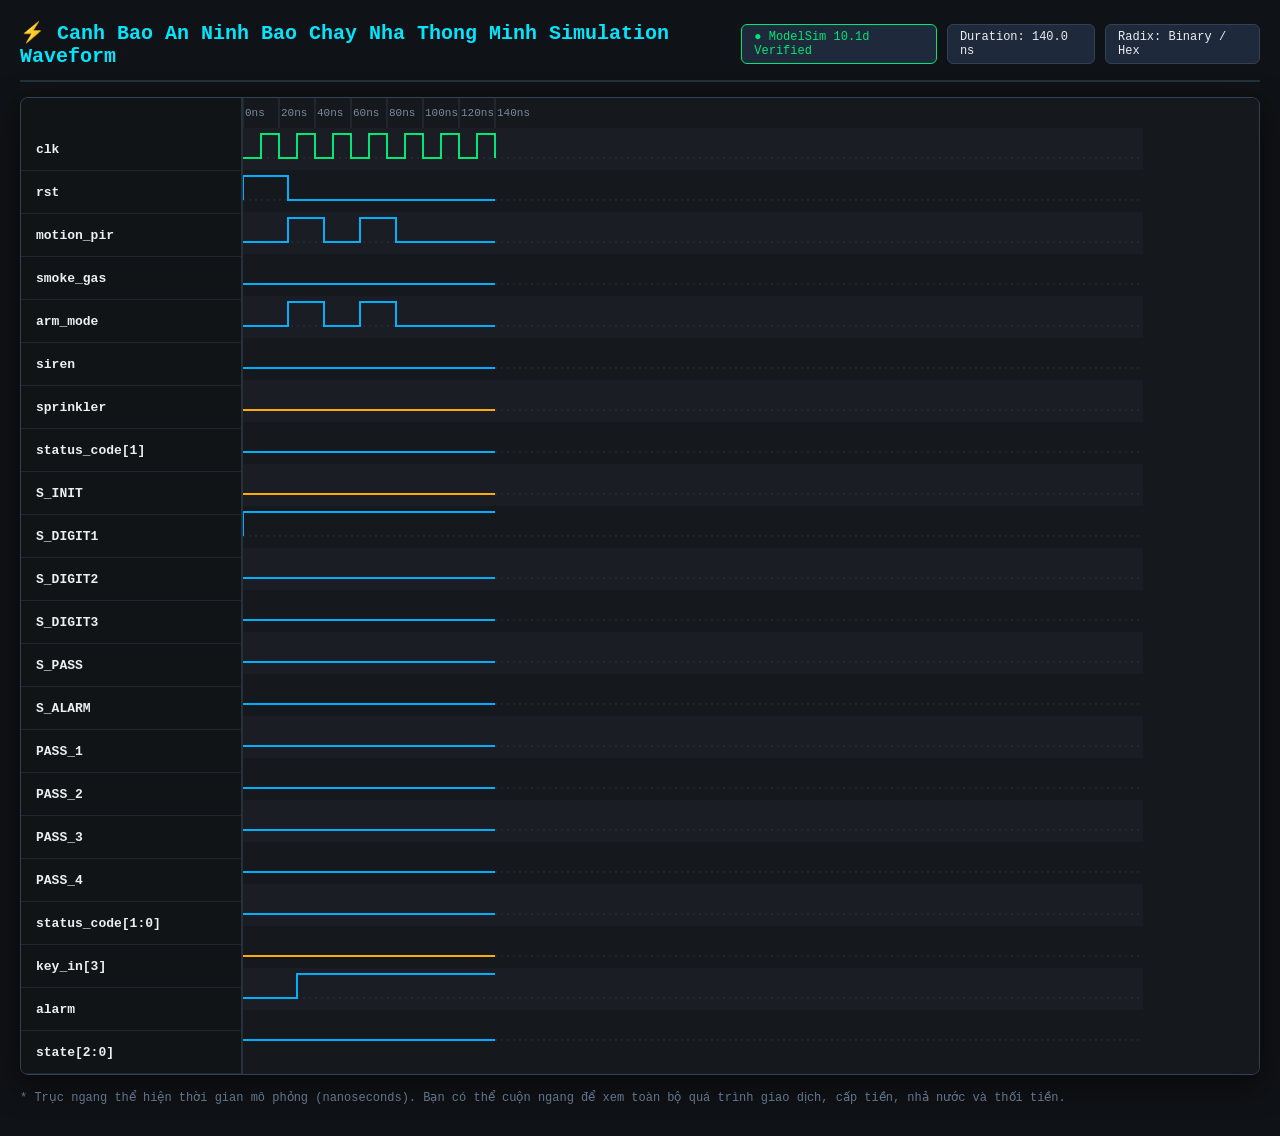
==== commit f69094d7: "feat: complete hardware synthesis suite, test cases, and simulation artifacts" ====
--- a/sim/waveform.html
+++ b/sim/waveform.html
@@ -2,7 +2,7 @@
 <html lang="en">
 <head>
     <meta charset="UTF-8">
-    <title>Gray Counter 4Bit Simulation Waveform</title>
+    <title>Canh Bao An Ninh Bao Chay Nha Thong Minh Simulation Waveform</title>
     <style>
         body {
             margin: 0;
@@ -88,51 +88,45 @@
 </head>
 <body>
     <div class="header">
-        <div class="title">⚡ Gray Counter 4Bit Simulation Waveform</div>
+        <div class="title">⚡ Canh Bao An Ninh Bao Chay Nha Thong Minh Simulation Waveform</div>
         <div class="badges">
             <div class="badge badge-success">● ModelSim 10.1d Verified</div>
-            <div class="badge">Duration: 180.0 ns</div>
+            <div class="badge">Duration: 140.0 ns</div>
             <div class="badge">Radix: Binary / Hex</div>
         </div>
     </div>
 
     <div class="container">
         <div class="signal-labels">
-            <div class="label-row" title="clk">clk</div><div class="label-row" title="rst">rst</div><div class="label-row" title="enable">enable</div><div class="label-row" title="gray_out[3]">gray_out[3]</div><div class="label-row" title="up_down">up_down</div><div class="label-row" title="count[3]">count[3]</div><div class="label-row" title="tc">tc</div><div class="label-row" title="actual[31:0]">actual[31:0]</div><div class="label-row" title="expected[31:0]">expected[31:0]</div><div class="label-row" title="test_name[255:0]">test_name[255:0]</div><div class="label-row" title="val[31:0]">val[31:0]</div><div class="label-row" title="signal_name[255:0]">signal_name[255:0]</div><div class="label-row" title="gray_out[3:0]">gray_out[3:0]</div><div class="label-row" title="bin_cnt[3:0]">bin_cnt[3:0]</div>
+            <div class="label-row" title="clk">clk</div><div class="label-row" title="rst">rst</div><div class="label-row" title="motion_pir">motion_pir</div><div class="label-row" title="smoke_gas">smoke_gas</div><div class="label-row" title="arm_mode">arm_mode</div><div class="label-row" title="siren">siren</div><div class="label-row" title="sprinkler">sprinkler</div><div class="label-row" title="status_code[1]">status_code[1]</div><div class="label-row" title="S_INIT">S_INIT</div><div class="label-row" title="S_DIGIT1">S_DIGIT1</div><div class="label-row" title="S_DIGIT2">S_DIGIT2</div><div class="label-row" title="S_DIGIT3">S_DIGIT3</div><div class="label-row" title="S_PASS">S_PASS</div><div class="label-row" title="S_ALARM">S_ALARM</div><div class="label-row" title="PASS_1">PASS_1</div><div class="label-row" title="PASS_2">PASS_2</div><div class="label-row" title="PASS_3">PASS_3</div><div class="label-row" title="PASS_4">PASS_4</div><div class="label-row" title="status_code[1:0]">status_code[1:0]</div><div class="label-row" title="key_in[3]">key_in[3]</div><div class="label-row" title="alarm">alarm</div><div class="label-row" title="state[2:0]">state[2:0]</div>
         </div>
         <div class="waveform-scroll">
-            <svg width="900" height="623" xmlns="http://www.w3.org/2000/svg">
+            <svg width="900" height="959" xmlns="http://www.w3.org/2000/svg">
                 <!-- Time Grid -->
                 
-                <line x1="0.0" y1="0" x2="0.0" y2="618" stroke="#2c3440" stroke-width="1" />
+                <line x1="0.0" y1="0" x2="0.0" y2="954" stroke="#2c3440" stroke-width="1" />
                 <text x="2.0" y="18" fill="#788b9c" font-size="11" font-family="monospace">0ns</text>
             
-                <line x1="36.0" y1="0" x2="36.0" y2="618" stroke="#2c3440" stroke-width="1" />
+                <line x1="36.0" y1="0" x2="36.0" y2="954" stroke="#2c3440" stroke-width="1" />
                 <text x="38.0" y="18" fill="#788b9c" font-size="11" font-family="monospace">20ns</text>
             
-                <line x1="72.0" y1="0" x2="72.0" y2="618" stroke="#2c3440" stroke-width="1" />
+                <line x1="72.0" y1="0" x2="72.0" y2="954" stroke="#2c3440" stroke-width="1" />
                 <text x="74.0" y="18" fill="#788b9c" font-size="11" font-family="monospace">40ns</text>
             
-                <line x1="108.0" y1="0" x2="108.0" y2="618" stroke="#2c3440" stroke-width="1" />
+                <line x1="108.0" y1="0" x2="108.0" y2="954" stroke="#2c3440" stroke-width="1" />
                 <text x="110.0" y="18" fill="#788b9c" font-size="11" font-family="monospace">60ns</text>
             
-                <line x1="144.0" y1="0" x2="144.0" y2="618" stroke="#2c3440" stroke-width="1" />
+                <line x1="144.0" y1="0" x2="144.0" y2="954" stroke="#2c3440" stroke-width="1" />
                 <text x="146.0" y="18" fill="#788b9c" font-size="11" font-family="monospace">80ns</text>
             
-                <line x1="180.0" y1="0" x2="180.0" y2="618" stroke="#2c3440" stroke-width="1" />
+                <line x1="180.0" y1="0" x2="180.0" y2="954" stroke="#2c3440" stroke-width="1" />
                 <text x="182.0" y="18" fill="#788b9c" font-size="11" font-family="monospace">100ns</text>
             
-                <line x1="216.0" y1="0" x2="216.0" y2="618" stroke="#2c3440" stroke-width="1" />
+                <line x1="216.0" y1="0" x2="216.0" y2="954" stroke="#2c3440" stroke-width="1" />
                 <text x="218.0" y="18" fill="#788b9c" font-size="11" font-family="monospace">120ns</text>
             
-                <line x1="252.0" y1="0" x2="252.0" y2="618" stroke="#2c3440" stroke-width="1" />
+                <line x1="252.0" y1="0" x2="252.0" y2="954" stroke="#2c3440" stroke-width="1" />
                 <text x="254.0" y="18" fill="#788b9c" font-size="11" font-family="monospace">140ns</text>
-            
-                <line x1="288.0" y1="0" x2="288.0" y2="618" stroke="#2c3440" stroke-width="1" />
-                <text x="290.0" y="18" fill="#788b9c" font-size="11" font-family="monospace">160ns</text>
-            
-                <line x1="324.0" y1="0" x2="324.0" y2="618" stroke="#2c3440" stroke-width="1" />
-                <text x="326.0" y="18" fill="#788b9c" font-size="11" font-family="monospace">180ns</text>
             
                 <!-- Waveform Rows -->
                 
@@ -140,98 +134,154 @@
             <g class="signal-row" data-name="clk">
                 <rect x="0" y="30" width="900" height="42" fill="#1a1e24" />
                 <line x1="0" y1="60" x2="900" y2="60" stroke="#2a303c" stroke-dasharray="2,4" />
-                <polyline points="0.0,60.0 0.0,60.0 18.0,60.0 18.0,36.0 36.0,36.0 36.0,60.0 54.0,60.0 54.0,36.0 72.0,36.0 72.0,60.0 90.0,60.0 90.0,36.0 108.0,36.0 108.0,60.0 126.0,60.0 126.0,36.0 144.0,36.0 144.0,60.0 162.0,60.0 162.0,36.0 180.0,36.0 180.0,60.0 198.0,60.0 198.0,36.0 216.0,36.0 216.0,60.0 234.0,60.0 234.0,36.0 252.0,36.0 252.0,60.0 270.0,60.0 270.0,36.0 288.0,36.0 288.0,60.0 306.0,60.0 306.0,36.0 324.0,36.0 324.0,60.0 324.0,60.0" fill="none" stroke="#00e676" stroke-width="2" />
+                <polyline points="0.0,60.0 0.0,60.0 18.0,60.0 18.0,36.0 36.0,36.0 36.0,60.0 54.0,60.0 54.0,36.0 72.0,36.0 72.0,60.0 90.0,60.0 90.0,36.0 108.0,36.0 108.0,60.0 126.0,60.0 126.0,36.0 144.0,36.0 144.0,60.0 162.0,60.0 162.0,36.0 180.0,36.0 180.0,60.0 198.0,60.0 198.0,36.0 216.0,36.0 216.0,60.0 234.0,60.0 234.0,36.0 252.0,36.0 252.0,60.0 252.0,60.0" fill="none" stroke="#00e676" stroke-width="2" />
             </g>
             
             <!-- Signal: rst -->
             <g class="signal-row" data-name="rst">
                 <rect x="0" y="72" width="900" height="42" fill="#15181c" />
                 <line x1="0" y1="102" x2="900" y2="102" stroke="#2a303c" stroke-dasharray="2,4" />
-                <polyline points="0.0,102.0 0.0,78.0 45.0,78.0 45.0,102.0 324.0,102.0" fill="none" stroke="#00b0ff" stroke-width="2" />
-            </g>
-            
-            <!-- Signal: enable -->
-            <g class="signal-row" data-name="enable">
+                <polyline points="0.0,102.0 0.0,78.0 45.0,78.0 45.0,102.0 252.0,102.0" fill="none" stroke="#00b0ff" stroke-width="2" />
+            </g>
+            
+            <!-- Signal: motion_pir -->
+            <g class="signal-row" data-name="motion_pir">
                 <rect x="0" y="114" width="900" height="42" fill="#1a1e24" />
                 <line x1="0" y1="144" x2="900" y2="144" stroke="#2a303c" stroke-dasharray="2,4" />
-                <polyline points="0.0,144.0 0.0,144.0 81.0,144.0 81.0,120.0 117.0,120.0 117.0,144.0 153.0,144.0 153.0,120.0 189.0,120.0 189.0,144.0 225.0,144.0 225.0,120.0 324.0,120.0" fill="none" stroke="#00b0ff" stroke-width="2" />
-            </g>
-            
-            <!-- Signal: gray_out[3] -->
-            <g class="signal-row" data-name="gray_out[3]">
+                <polyline points="0.0,144.0 0.0,144.0 45.0,144.0 45.0,120.0 81.0,120.0 81.0,144.0 117.0,144.0 117.0,120.0 153.0,120.0 153.0,144.0 252.0,144.0" fill="none" stroke="#00b0ff" stroke-width="2" />
+            </g>
+            
+            <!-- Signal: smoke_gas -->
+            <g class="signal-row" data-name="smoke_gas">
                 <rect x="0" y="156" width="900" height="42" fill="#15181c" />
                 <line x1="0" y1="186" x2="900" y2="186" stroke="#2a303c" stroke-dasharray="2,4" />
-                <polyline points="0.0,186.0 0.0,186.0 90.0,186.0 90.0,162.0 324.0,162.0" fill="none" stroke="#00b0ff" stroke-width="2" />
-            </g>
-            
-            <!-- Signal: up_down -->
-            <g class="signal-row" data-name="up_down">
+                <polyline points="0.0,186.0 0.0,186.0 252.0,186.0" fill="none" stroke="#00b0ff" stroke-width="2" />
+            </g>
+            
+            <!-- Signal: arm_mode -->
+            <g class="signal-row" data-name="arm_mode">
                 <rect x="0" y="198" width="900" height="42" fill="#1a1e24" />
                 <line x1="0" y1="228" x2="900" y2="228" stroke="#2a303c" stroke-dasharray="2,4" />
-                <polyline points="0.0,228.0 0.0,228.0 45.0,228.0 45.0,204.0 81.0,204.0 81.0,228.0 117.0,228.0 117.0,204.0 153.0,204.0 153.0,228.0 189.0,228.0 189.0,204.0 225.0,204.0 225.0,228.0 324.0,228.0" fill="none" stroke="#00b0ff" stroke-width="2" />
-            </g>
-            
-            <!-- Signal: count[3] -->
-            <g class="signal-row" data-name="count[3]">
+                <polyline points="0.0,228.0 0.0,228.0 45.0,228.0 45.0,204.0 81.0,204.0 81.0,228.0 117.0,228.0 117.0,204.0 153.0,204.0 153.0,228.0 252.0,228.0" fill="none" stroke="#00b0ff" stroke-width="2" />
+            </g>
+            
+            <!-- Signal: siren -->
+            <g class="signal-row" data-name="siren">
                 <rect x="0" y="240" width="900" height="42" fill="#15181c" />
                 <line x1="0" y1="270" x2="900" y2="270" stroke="#2a303c" stroke-dasharray="2,4" />
-                <polyline points="0.0,270.0 0.0,270.0 90.0,270.0 90.0,246.0 324.0,246.0" fill="none" stroke="#00b0ff" stroke-width="2" />
-            </g>
-            
-            <!-- Signal: tc -->
-            <g class="signal-row" data-name="tc">
+                <polyline points="0.0,270.0 0.0,270.0 252.0,270.0" fill="none" stroke="#00b0ff" stroke-width="2" />
+            </g>
+            
+            <!-- Signal: sprinkler -->
+            <g class="signal-row" data-name="sprinkler">
                 <rect x="0" y="282" width="900" height="42" fill="#1a1e24" />
                 <line x1="0" y1="312" x2="900" y2="312" stroke="#2a303c" stroke-dasharray="2,4" />
-                <polyline points="0.0,312.0 0.0,312.0 90.0,312.0 90.0,288.0 162.0,288.0 162.0,312.0 324.0,312.0" fill="none" stroke="#00b0ff" stroke-width="2" />
-            </g>
-            
-            <!-- Signal: actual[31:0] -->
-            <g class="signal-row" data-name="actual[31:0]">
+                <polyline points="0.0,312.0 0.0,312.0 252.0,312.0" fill="none" stroke="#ffab00" stroke-width="2" />
+            </g>
+            
+            <!-- Signal: status_code[1] -->
+            <g class="signal-row" data-name="status_code[1]">
                 <rect x="0" y="324" width="900" height="42" fill="#15181c" />
                 <line x1="0" y1="354" x2="900" y2="354" stroke="#2a303c" stroke-dasharray="2,4" />
-                <polyline points="0.0,354.0 0.0,354.0 324.0,354.0" fill="none" stroke="#00b0ff" stroke-width="2" />
-            </g>
-            
-            <!-- Signal: expected[31:0] -->
-            <g class="signal-row" data-name="expected[31:0]">
+                <polyline points="0.0,354.0 0.0,354.0 252.0,354.0" fill="none" stroke="#00b0ff" stroke-width="2" />
+            </g>
+            
+            <!-- Signal: S_INIT -->
+            <g class="signal-row" data-name="S_INIT">
                 <rect x="0" y="366" width="900" height="42" fill="#1a1e24" />
                 <line x1="0" y1="396" x2="900" y2="396" stroke="#2a303c" stroke-dasharray="2,4" />
-                <polyline points="0.0,396.0 0.0,396.0 324.0,396.0" fill="none" stroke="#00b0ff" stroke-width="2" />
-            </g>
-            
-            <!-- Signal: test_name[255:0] -->
-            <g class="signal-row" data-name="test_name[255:0]">
+                <polyline points="0.0,396.0 0.0,396.0 252.0,396.0" fill="none" stroke="#ffab00" stroke-width="2" />
+            </g>
+            
+            <!-- Signal: S_DIGIT1 -->
+            <g class="signal-row" data-name="S_DIGIT1">
                 <rect x="0" y="408" width="900" height="42" fill="#15181c" />
                 <line x1="0" y1="438" x2="900" y2="438" stroke="#2a303c" stroke-dasharray="2,4" />
-                <polyline points="0.0,438.0 0.0,438.0 324.0,438.0" fill="none" stroke="#00b0ff" stroke-width="2" />
-            </g>
-            
-            <!-- Signal: val[31:0] -->
-            <g class="signal-row" data-name="val[31:0]">
+                <polyline points="0.0,438.0 0.0,414.0 252.0,414.0" fill="none" stroke="#00b0ff" stroke-width="2" />
+            </g>
+            
+            <!-- Signal: S_DIGIT2 -->
+            <g class="signal-row" data-name="S_DIGIT2">
                 <rect x="0" y="450" width="900" height="42" fill="#1a1e24" />
                 <line x1="0" y1="480" x2="900" y2="480" stroke="#2a303c" stroke-dasharray="2,4" />
-                <polyline points="0.0,480.0 0.0,480.0 81.0,480.0 81.0,480.0 117.0,480.0 117.0,480.0 117.0,480.0 117.0,456.0 153.0,456.0 153.0,480.0 153.0,480.0 153.0,456.0 189.0,456.0 189.0,480.0 189.0,480.0 189.0,480.0 225.0,480.0 225.0,480.0 225.0,480.0 225.0,480.0 261.0,480.0 261.0,480.0 261.0,480.0 261.0,480.0 324.0,480.0" fill="none" stroke="#00b0ff" stroke-width="2" />
-            </g>
-            
-            <!-- Signal: signal_name[255:0] -->
-            <g class="signal-row" data-name="signal_name[255:0]">
+                <polyline points="0.0,480.0 0.0,480.0 252.0,480.0" fill="none" stroke="#00b0ff" stroke-width="2" />
+            </g>
+            
+            <!-- Signal: S_DIGIT3 -->
+            <g class="signal-row" data-name="S_DIGIT3">
                 <rect x="0" y="492" width="900" height="42" fill="#15181c" />
                 <line x1="0" y1="522" x2="900" y2="522" stroke="#2a303c" stroke-dasharray="2,4" />
-                <polyline points="0.0,522.0 0.0,522.0 81.0,522.0 81.0,522.0 81.0,522.0 81.0,522.0 81.0,522.0 81.0,522.0 117.0,522.0 117.0,522.0 117.0,522.0 117.0,522.0 117.0,522.0 117.0,522.0 153.0,522.0 153.0,522.0 153.0,522.0 153.0,522.0 153.0,522.0 153.0,522.0 189.0,522.0 189.0,522.0 189.0,522.0 189.0,522.0 189.0,522.0 189.0,522.0 225.0,522.0 225.0,522.0 225.0,522.0 225.0,522.0 225.0,522.0 225.0,522.0 261.0,522.0 261.0,522.0 261.0,522.0 261.0,522.0 261.0,522.0 261.0,522.0 324.0,522.0" fill="none" stroke="#00b0ff" stroke-width="2" />
-            </g>
-            
-            <!-- Signal: gray_out[3:0] -->
-            <g class="signal-row" data-name="gray_out[3:0]">
+                <polyline points="0.0,522.0 0.0,522.0 252.0,522.0" fill="none" stroke="#00b0ff" stroke-width="2" />
+            </g>
+            
+            <!-- Signal: S_PASS -->
+            <g class="signal-row" data-name="S_PASS">
                 <rect x="0" y="534" width="900" height="42" fill="#1a1e24" />
                 <line x1="0" y1="564" x2="900" y2="564" stroke="#2a303c" stroke-dasharray="2,4" />
-                <polyline points="0.0,564.0 0.0,564.0 90.0,564.0 90.0,564.0 162.0,564.0 162.0,564.0 234.0,564.0 234.0,564.0 270.0,564.0 270.0,564.0 306.0,564.0 306.0,564.0 324.0,564.0" fill="none" stroke="#00b0ff" stroke-width="2" />
-            </g>
-            
-            <!-- Signal: bin_cnt[3:0] -->
-            <g class="signal-row" data-name="bin_cnt[3:0]">
+                <polyline points="0.0,564.0 0.0,564.0 252.0,564.0" fill="none" stroke="#00b0ff" stroke-width="2" />
+            </g>
+            
+            <!-- Signal: S_ALARM -->
+            <g class="signal-row" data-name="S_ALARM">
                 <rect x="0" y="576" width="900" height="42" fill="#15181c" />
                 <line x1="0" y1="606" x2="900" y2="606" stroke="#2a303c" stroke-dasharray="2,4" />
-                <polyline points="0.0,606.0 0.0,606.0 90.0,606.0 90.0,606.0 162.0,606.0 162.0,606.0 234.0,606.0 234.0,606.0 270.0,606.0 270.0,606.0 306.0,606.0 306.0,606.0 324.0,606.0" fill="none" stroke="#ffab00" stroke-width="2" />
+                <polyline points="0.0,606.0 0.0,606.0 252.0,606.0" fill="none" stroke="#00b0ff" stroke-width="2" />
+            </g>
+            
+            <!-- Signal: PASS_1 -->
+            <g class="signal-row" data-name="PASS_1">
+                <rect x="0" y="618" width="900" height="42" fill="#1a1e24" />
+                <line x1="0" y1="648" x2="900" y2="648" stroke="#2a303c" stroke-dasharray="2,4" />
+                <polyline points="0.0,648.0 0.0,648.0 252.0,648.0" fill="none" stroke="#00b0ff" stroke-width="2" />
+            </g>
+            
+            <!-- Signal: PASS_2 -->
+            <g class="signal-row" data-name="PASS_2">
+                <rect x="0" y="660" width="900" height="42" fill="#15181c" />
+                <line x1="0" y1="690" x2="900" y2="690" stroke="#2a303c" stroke-dasharray="2,4" />
+                <polyline points="0.0,690.0 0.0,690.0 252.0,690.0" fill="none" stroke="#00b0ff" stroke-width="2" />
+            </g>
+            
+            <!-- Signal: PASS_3 -->
+            <g class="signal-row" data-name="PASS_3">
+                <rect x="0" y="702" width="900" height="42" fill="#1a1e24" />
+                <line x1="0" y1="732" x2="900" y2="732" stroke="#2a303c" stroke-dasharray="2,4" />
+                <polyline points="0.0,732.0 0.0,732.0 252.0,732.0" fill="none" stroke="#00b0ff" stroke-width="2" />
+            </g>
+            
+            <!-- Signal: PASS_4 -->
+            <g class="signal-row" data-name="PASS_4">
+                <rect x="0" y="744" width="900" height="42" fill="#15181c" />
+                <line x1="0" y1="774" x2="900" y2="774" stroke="#2a303c" stroke-dasharray="2,4" />
+                <polyline points="0.0,774.0 0.0,774.0 252.0,774.0" fill="none" stroke="#00b0ff" stroke-width="2" />
+            </g>
+            
+            <!-- Signal: status_code[1:0] -->
+            <g class="signal-row" data-name="status_code[1:0]">
+                <rect x="0" y="786" width="900" height="42" fill="#1a1e24" />
+                <line x1="0" y1="816" x2="900" y2="816" stroke="#2a303c" stroke-dasharray="2,4" />
+                <polyline points="0.0,816.0 0.0,816.0 252.0,816.0" fill="none" stroke="#00b0ff" stroke-width="2" />
+            </g>
+            
+            <!-- Signal: key_in[3] -->
+            <g class="signal-row" data-name="key_in[3]">
+                <rect x="0" y="828" width="900" height="42" fill="#15181c" />
+                <line x1="0" y1="858" x2="900" y2="858" stroke="#2a303c" stroke-dasharray="2,4" />
+                <polyline points="0.0,858.0 0.0,858.0 252.0,858.0" fill="none" stroke="#ffab00" stroke-width="2" />
+            </g>
+            
+            <!-- Signal: alarm -->
+            <g class="signal-row" data-name="alarm">
+                <rect x="0" y="870" width="900" height="42" fill="#1a1e24" />
+                <line x1="0" y1="900" x2="900" y2="900" stroke="#2a303c" stroke-dasharray="2,4" />
+                <polyline points="0.0,900.0 0.0,900.0 54.0,900.0 54.0,876.0 252.0,876.0" fill="none" stroke="#00b0ff" stroke-width="2" />
+            </g>
+            
+            <!-- Signal: state[2:0] -->
+            <g class="signal-row" data-name="state[2:0]">
+                <rect x="0" y="912" width="900" height="42" fill="#15181c" />
+                <line x1="0" y1="942" x2="900" y2="942" stroke="#2a303c" stroke-dasharray="2,4" />
+                <polyline points="0.0,942.0 0.0,942.0 54.0,942.0 54.0,942.0 252.0,942.0" fill="none" stroke="#00b0ff" stroke-width="2" />
             </g>
             
             </svg>
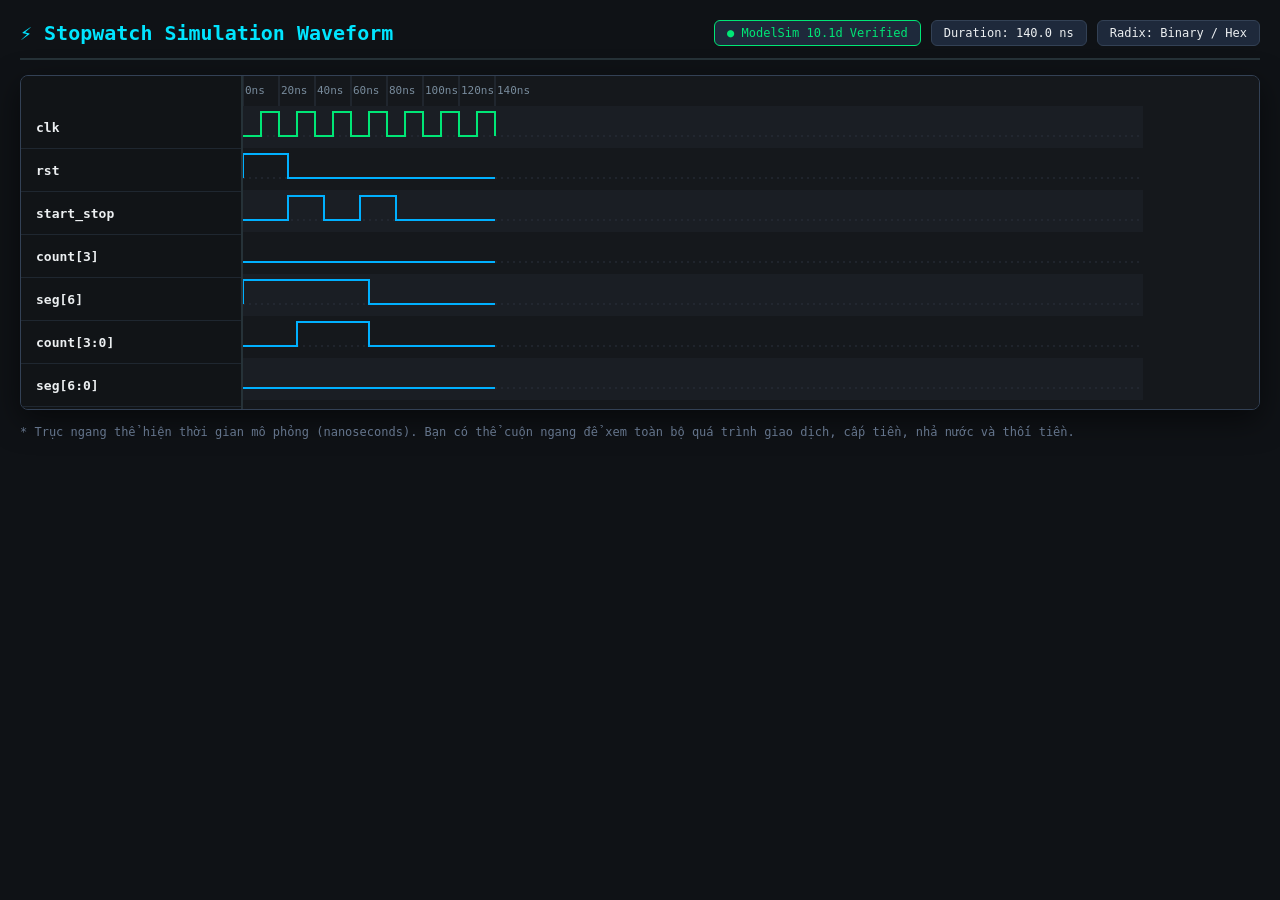
==== commit 27d2e5a8: "chore: purge generated output artifacts, retain minimal reproducible AI pipeline" ====
--- a/sim/waveform.html
+++ b/sim/waveform.html
@@ -2,7 +2,7 @@
 <html lang="en">
 <head>
     <meta charset="UTF-8">
-    <title>Canh Bao An Ninh Bao Chay Nha Thong Minh Simulation Waveform</title>
+    <title>Stopwatch Simulation Waveform</title>
     <style>
         body {
             margin: 0;
@@ -88,7 +88,7 @@
 </head>
 <body>
     <div class="header">
-        <div class="title">⚡ Canh Bao An Ninh Bao Chay Nha Thong Minh Simulation Waveform</div>
+        <div class="title">⚡ Stopwatch Simulation Waveform</div>
         <div class="badges">
             <div class="badge badge-success">● ModelSim 10.1d Verified</div>
             <div class="badge">Duration: 140.0 ns</div>
@@ -98,34 +98,34 @@
 
     <div class="container">
         <div class="signal-labels">
-            <div class="label-row" title="clk">clk</div><div class="label-row" title="rst">rst</div><div class="label-row" title="motion_pir">motion_pir</div><div class="label-row" title="smoke_gas">smoke_gas</div><div class="label-row" title="arm_mode">arm_mode</div><div class="label-row" title="siren">siren</div><div class="label-row" title="sprinkler">sprinkler</div><div class="label-row" title="status_code[1]">status_code[1]</div><div class="label-row" title="S_INIT">S_INIT</div><div class="label-row" title="S_DIGIT1">S_DIGIT1</div><div class="label-row" title="S_DIGIT2">S_DIGIT2</div><div class="label-row" title="S_DIGIT3">S_DIGIT3</div><div class="label-row" title="S_PASS">S_PASS</div><div class="label-row" title="S_ALARM">S_ALARM</div><div class="label-row" title="PASS_1">PASS_1</div><div class="label-row" title="PASS_2">PASS_2</div><div class="label-row" title="PASS_3">PASS_3</div><div class="label-row" title="PASS_4">PASS_4</div><div class="label-row" title="status_code[1:0]">status_code[1:0]</div><div class="label-row" title="key_in[3]">key_in[3]</div><div class="label-row" title="alarm">alarm</div><div class="label-row" title="state[2:0]">state[2:0]</div>
+            <div class="label-row" title="clk">clk</div><div class="label-row" title="rst">rst</div><div class="label-row" title="start_stop">start_stop</div><div class="label-row" title="count[3]">count[3]</div><div class="label-row" title="seg[6]">seg[6]</div><div class="label-row" title="count[3:0]">count[3:0]</div><div class="label-row" title="seg[6:0]">seg[6:0]</div>
         </div>
         <div class="waveform-scroll">
-            <svg width="900" height="959" xmlns="http://www.w3.org/2000/svg">
+            <svg width="900" height="329" xmlns="http://www.w3.org/2000/svg">
                 <!-- Time Grid -->
                 
-                <line x1="0.0" y1="0" x2="0.0" y2="954" stroke="#2c3440" stroke-width="1" />
+                <line x1="0.0" y1="0" x2="0.0" y2="324" stroke="#2c3440" stroke-width="1" />
                 <text x="2.0" y="18" fill="#788b9c" font-size="11" font-family="monospace">0ns</text>
             
-                <line x1="36.0" y1="0" x2="36.0" y2="954" stroke="#2c3440" stroke-width="1" />
+                <line x1="36.0" y1="0" x2="36.0" y2="324" stroke="#2c3440" stroke-width="1" />
                 <text x="38.0" y="18" fill="#788b9c" font-size="11" font-family="monospace">20ns</text>
             
-                <line x1="72.0" y1="0" x2="72.0" y2="954" stroke="#2c3440" stroke-width="1" />
+                <line x1="72.0" y1="0" x2="72.0" y2="324" stroke="#2c3440" stroke-width="1" />
                 <text x="74.0" y="18" fill="#788b9c" font-size="11" font-family="monospace">40ns</text>
             
-                <line x1="108.0" y1="0" x2="108.0" y2="954" stroke="#2c3440" stroke-width="1" />
+                <line x1="108.0" y1="0" x2="108.0" y2="324" stroke="#2c3440" stroke-width="1" />
                 <text x="110.0" y="18" fill="#788b9c" font-size="11" font-family="monospace">60ns</text>
             
-                <line x1="144.0" y1="0" x2="144.0" y2="954" stroke="#2c3440" stroke-width="1" />
+                <line x1="144.0" y1="0" x2="144.0" y2="324" stroke="#2c3440" stroke-width="1" />
                 <text x="146.0" y="18" fill="#788b9c" font-size="11" font-family="monospace">80ns</text>
             
-                <line x1="180.0" y1="0" x2="180.0" y2="954" stroke="#2c3440" stroke-width="1" />
+                <line x1="180.0" y1="0" x2="180.0" y2="324" stroke="#2c3440" stroke-width="1" />
                 <text x="182.0" y="18" fill="#788b9c" font-size="11" font-family="monospace">100ns</text>
             
-                <line x1="216.0" y1="0" x2="216.0" y2="954" stroke="#2c3440" stroke-width="1" />
+                <line x1="216.0" y1="0" x2="216.0" y2="324" stroke="#2c3440" stroke-width="1" />
                 <text x="218.0" y="18" fill="#788b9c" font-size="11" font-family="monospace">120ns</text>
             
-                <line x1="252.0" y1="0" x2="252.0" y2="954" stroke="#2c3440" stroke-width="1" />
+                <line x1="252.0" y1="0" x2="252.0" y2="324" stroke="#2c3440" stroke-width="1" />
                 <text x="254.0" y="18" fill="#788b9c" font-size="11" font-family="monospace">140ns</text>
             
                 <!-- Waveform Rows -->
@@ -144,144 +144,39 @@
                 <polyline points="0.0,102.0 0.0,78.0 45.0,78.0 45.0,102.0 252.0,102.0" fill="none" stroke="#00b0ff" stroke-width="2" />
             </g>
             
-            <!-- Signal: motion_pir -->
-            <g class="signal-row" data-name="motion_pir">
+            <!-- Signal: start_stop -->
+            <g class="signal-row" data-name="start_stop">
                 <rect x="0" y="114" width="900" height="42" fill="#1a1e24" />
                 <line x1="0" y1="144" x2="900" y2="144" stroke="#2a303c" stroke-dasharray="2,4" />
                 <polyline points="0.0,144.0 0.0,144.0 45.0,144.0 45.0,120.0 81.0,120.0 81.0,144.0 117.0,144.0 117.0,120.0 153.0,120.0 153.0,144.0 252.0,144.0" fill="none" stroke="#00b0ff" stroke-width="2" />
             </g>
             
-            <!-- Signal: smoke_gas -->
-            <g class="signal-row" data-name="smoke_gas">
+            <!-- Signal: count[3] -->
+            <g class="signal-row" data-name="count[3]">
                 <rect x="0" y="156" width="900" height="42" fill="#15181c" />
                 <line x1="0" y1="186" x2="900" y2="186" stroke="#2a303c" stroke-dasharray="2,4" />
                 <polyline points="0.0,186.0 0.0,186.0 252.0,186.0" fill="none" stroke="#00b0ff" stroke-width="2" />
             </g>
             
-            <!-- Signal: arm_mode -->
-            <g class="signal-row" data-name="arm_mode">
+            <!-- Signal: seg[6] -->
+            <g class="signal-row" data-name="seg[6]">
                 <rect x="0" y="198" width="900" height="42" fill="#1a1e24" />
                 <line x1="0" y1="228" x2="900" y2="228" stroke="#2a303c" stroke-dasharray="2,4" />
-                <polyline points="0.0,228.0 0.0,228.0 45.0,228.0 45.0,204.0 81.0,204.0 81.0,228.0 117.0,228.0 117.0,204.0 153.0,204.0 153.0,228.0 252.0,228.0" fill="none" stroke="#00b0ff" stroke-width="2" />
+                <polyline points="0.0,228.0 0.0,204.0 126.0,204.0 126.0,228.0 252.0,228.0" fill="none" stroke="#00b0ff" stroke-width="2" />
             </g>
             
-            <!-- Signal: siren -->
-            <g class="signal-row" data-name="siren">
+            <!-- Signal: count[3:0] -->
+            <g class="signal-row" data-name="count[3:0]">
                 <rect x="0" y="240" width="900" height="42" fill="#15181c" />
                 <line x1="0" y1="270" x2="900" y2="270" stroke="#2a303c" stroke-dasharray="2,4" />
-                <polyline points="0.0,270.0 0.0,270.0 252.0,270.0" fill="none" stroke="#00b0ff" stroke-width="2" />
+                <polyline points="0.0,270.0 0.0,270.0 54.0,270.0 54.0,246.0 126.0,246.0 126.0,270.0 252.0,270.0" fill="none" stroke="#00b0ff" stroke-width="2" />
             </g>
             
-            <!-- Signal: sprinkler -->
-            <g class="signal-row" data-name="sprinkler">
+            <!-- Signal: seg[6:0] -->
+            <g class="signal-row" data-name="seg[6:0]">
                 <rect x="0" y="282" width="900" height="42" fill="#1a1e24" />
                 <line x1="0" y1="312" x2="900" y2="312" stroke="#2a303c" stroke-dasharray="2,4" />
-                <polyline points="0.0,312.0 0.0,312.0 252.0,312.0" fill="none" stroke="#ffab00" stroke-width="2" />
-            </g>
-            
-            <!-- Signal: status_code[1] -->
-            <g class="signal-row" data-name="status_code[1]">
-                <rect x="0" y="324" width="900" height="42" fill="#15181c" />
-                <line x1="0" y1="354" x2="900" y2="354" stroke="#2a303c" stroke-dasharray="2,4" />
-                <polyline points="0.0,354.0 0.0,354.0 252.0,354.0" fill="none" stroke="#00b0ff" stroke-width="2" />
-            </g>
-            
-            <!-- Signal: S_INIT -->
-            <g class="signal-row" data-name="S_INIT">
-                <rect x="0" y="366" width="900" height="42" fill="#1a1e24" />
-                <line x1="0" y1="396" x2="900" y2="396" stroke="#2a303c" stroke-dasharray="2,4" />
-                <polyline points="0.0,396.0 0.0,396.0 252.0,396.0" fill="none" stroke="#ffab00" stroke-width="2" />
-            </g>
-            
-            <!-- Signal: S_DIGIT1 -->
-            <g class="signal-row" data-name="S_DIGIT1">
-                <rect x="0" y="408" width="900" height="42" fill="#15181c" />
-                <line x1="0" y1="438" x2="900" y2="438" stroke="#2a303c" stroke-dasharray="2,4" />
-                <polyline points="0.0,438.0 0.0,414.0 252.0,414.0" fill="none" stroke="#00b0ff" stroke-width="2" />
-            </g>
-            
-            <!-- Signal: S_DIGIT2 -->
-            <g class="signal-row" data-name="S_DIGIT2">
-                <rect x="0" y="450" width="900" height="42" fill="#1a1e24" />
-                <line x1="0" y1="480" x2="900" y2="480" stroke="#2a303c" stroke-dasharray="2,4" />
-                <polyline points="0.0,480.0 0.0,480.0 252.0,480.0" fill="none" stroke="#00b0ff" stroke-width="2" />
-            </g>
-            
-            <!-- Signal: S_DIGIT3 -->
-            <g class="signal-row" data-name="S_DIGIT3">
-                <rect x="0" y="492" width="900" height="42" fill="#15181c" />
-                <line x1="0" y1="522" x2="900" y2="522" stroke="#2a303c" stroke-dasharray="2,4" />
-                <polyline points="0.0,522.0 0.0,522.0 252.0,522.0" fill="none" stroke="#00b0ff" stroke-width="2" />
-            </g>
-            
-            <!-- Signal: S_PASS -->
-            <g class="signal-row" data-name="S_PASS">
-                <rect x="0" y="534" width="900" height="42" fill="#1a1e24" />
-                <line x1="0" y1="564" x2="900" y2="564" stroke="#2a303c" stroke-dasharray="2,4" />
-                <polyline points="0.0,564.0 0.0,564.0 252.0,564.0" fill="none" stroke="#00b0ff" stroke-width="2" />
-            </g>
-            
-            <!-- Signal: S_ALARM -->
-            <g class="signal-row" data-name="S_ALARM">
-                <rect x="0" y="576" width="900" height="42" fill="#15181c" />
-                <line x1="0" y1="606" x2="900" y2="606" stroke="#2a303c" stroke-dasharray="2,4" />
-                <polyline points="0.0,606.0 0.0,606.0 252.0,606.0" fill="none" stroke="#00b0ff" stroke-width="2" />
-            </g>
-            
-            <!-- Signal: PASS_1 -->
-            <g class="signal-row" data-name="PASS_1">
-                <rect x="0" y="618" width="900" height="42" fill="#1a1e24" />
-                <line x1="0" y1="648" x2="900" y2="648" stroke="#2a303c" stroke-dasharray="2,4" />
-                <polyline points="0.0,648.0 0.0,648.0 252.0,648.0" fill="none" stroke="#00b0ff" stroke-width="2" />
-            </g>
-            
-            <!-- Signal: PASS_2 -->
-            <g class="signal-row" data-name="PASS_2">
-                <rect x="0" y="660" width="900" height="42" fill="#15181c" />
-                <line x1="0" y1="690" x2="900" y2="690" stroke="#2a303c" stroke-dasharray="2,4" />
-                <polyline points="0.0,690.0 0.0,690.0 252.0,690.0" fill="none" stroke="#00b0ff" stroke-width="2" />
-            </g>
-            
-            <!-- Signal: PASS_3 -->
-            <g class="signal-row" data-name="PASS_3">
-                <rect x="0" y="702" width="900" height="42" fill="#1a1e24" />
-                <line x1="0" y1="732" x2="900" y2="732" stroke="#2a303c" stroke-dasharray="2,4" />
-                <polyline points="0.0,732.0 0.0,732.0 252.0,732.0" fill="none" stroke="#00b0ff" stroke-width="2" />
-            </g>
-            
-            <!-- Signal: PASS_4 -->
-            <g class="signal-row" data-name="PASS_4">
-                <rect x="0" y="744" width="900" height="42" fill="#15181c" />
-                <line x1="0" y1="774" x2="900" y2="774" stroke="#2a303c" stroke-dasharray="2,4" />
-                <polyline points="0.0,774.0 0.0,774.0 252.0,774.0" fill="none" stroke="#00b0ff" stroke-width="2" />
-            </g>
-            
-            <!-- Signal: status_code[1:0] -->
-            <g class="signal-row" data-name="status_code[1:0]">
-                <rect x="0" y="786" width="900" height="42" fill="#1a1e24" />
-                <line x1="0" y1="816" x2="900" y2="816" stroke="#2a303c" stroke-dasharray="2,4" />
-                <polyline points="0.0,816.0 0.0,816.0 252.0,816.0" fill="none" stroke="#00b0ff" stroke-width="2" />
-            </g>
-            
-            <!-- Signal: key_in[3] -->
-            <g class="signal-row" data-name="key_in[3]">
-                <rect x="0" y="828" width="900" height="42" fill="#15181c" />
-                <line x1="0" y1="858" x2="900" y2="858" stroke="#2a303c" stroke-dasharray="2,4" />
-                <polyline points="0.0,858.0 0.0,858.0 252.0,858.0" fill="none" stroke="#ffab00" stroke-width="2" />
-            </g>
-            
-            <!-- Signal: alarm -->
-            <g class="signal-row" data-name="alarm">
-                <rect x="0" y="870" width="900" height="42" fill="#1a1e24" />
-                <line x1="0" y1="900" x2="900" y2="900" stroke="#2a303c" stroke-dasharray="2,4" />
-                <polyline points="0.0,900.0 0.0,900.0 54.0,900.0 54.0,876.0 252.0,876.0" fill="none" stroke="#00b0ff" stroke-width="2" />
-            </g>
-            
-            <!-- Signal: state[2:0] -->
-            <g class="signal-row" data-name="state[2:0]">
-                <rect x="0" y="912" width="900" height="42" fill="#15181c" />
-                <line x1="0" y1="942" x2="900" y2="942" stroke="#2a303c" stroke-dasharray="2,4" />
-                <polyline points="0.0,942.0 0.0,942.0 54.0,942.0 54.0,942.0 252.0,942.0" fill="none" stroke="#00b0ff" stroke-width="2" />
+                <polyline points="0.0,312.0 0.0,312.0 54.0,312.0 54.0,312.0 126.0,312.0 126.0,312.0 252.0,312.0" fill="none" stroke="#00b0ff" stroke-width="2" />
             </g>
             
             </svg>
